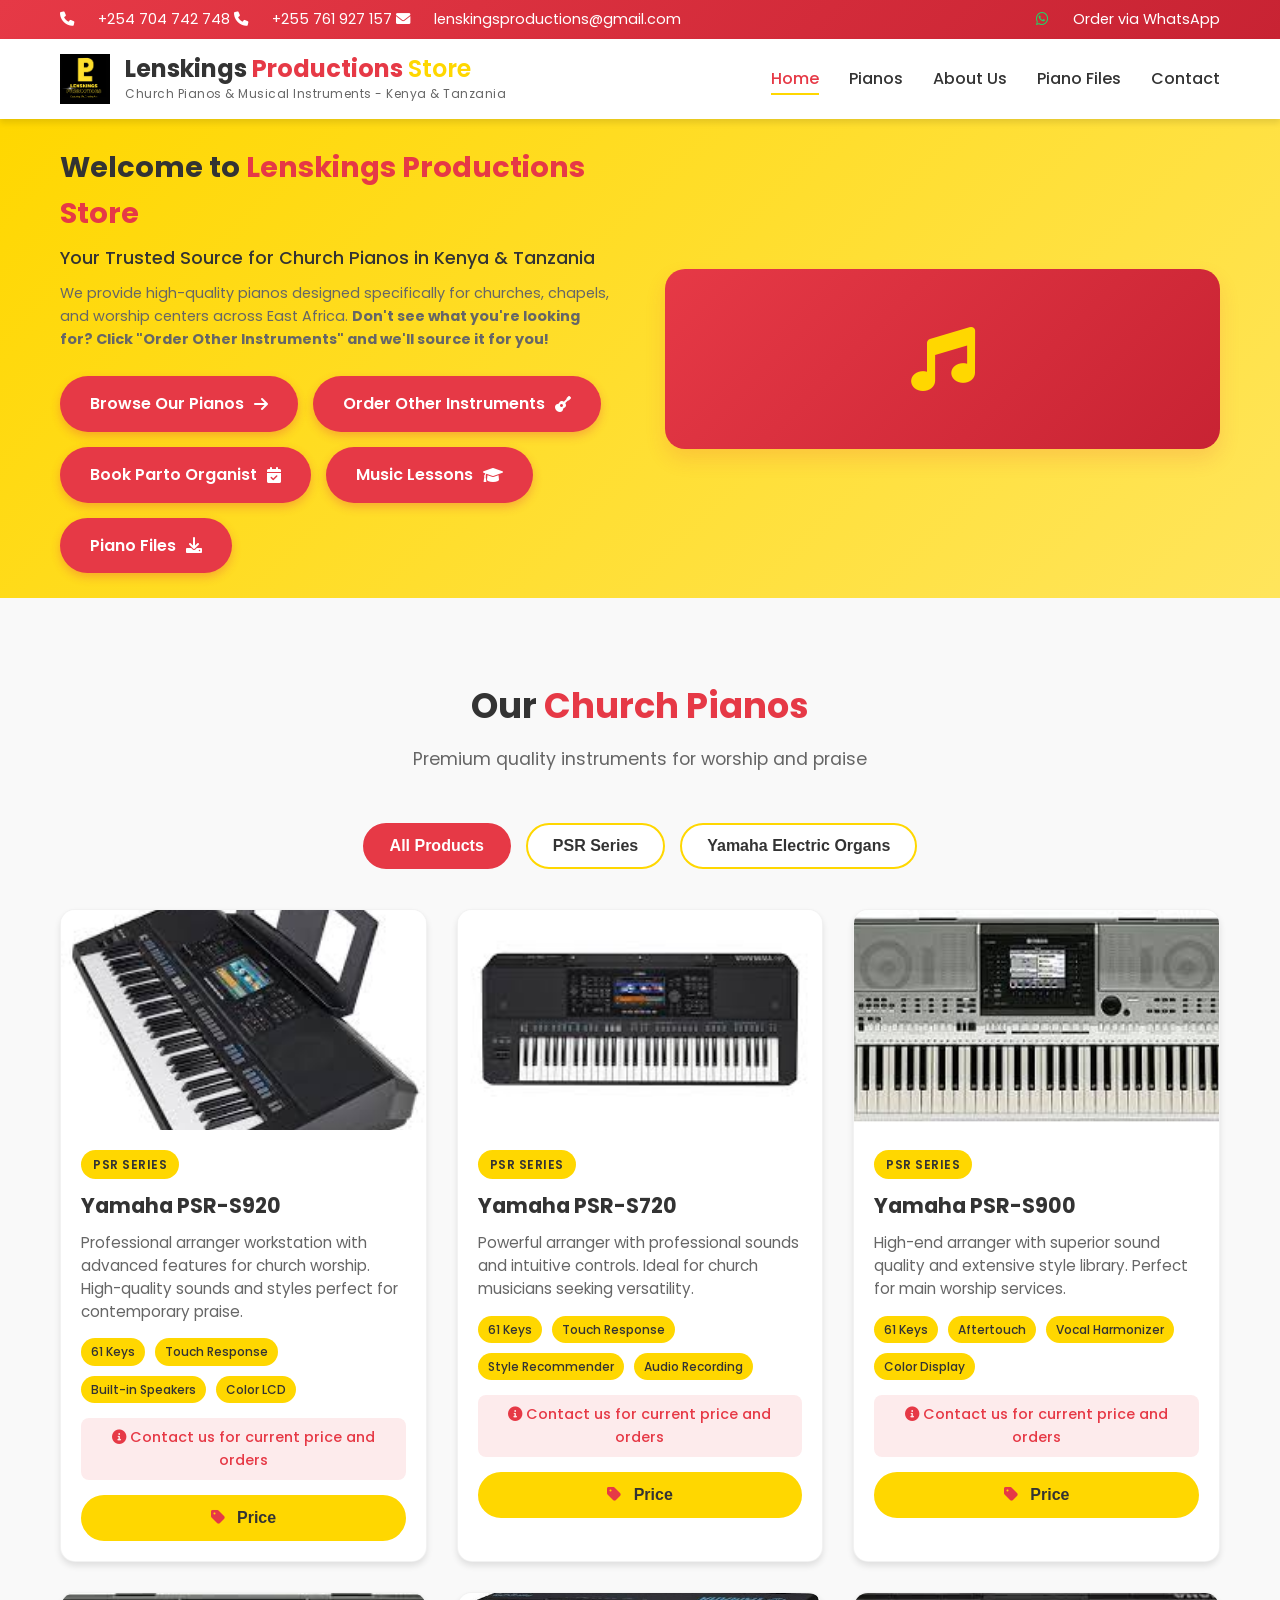
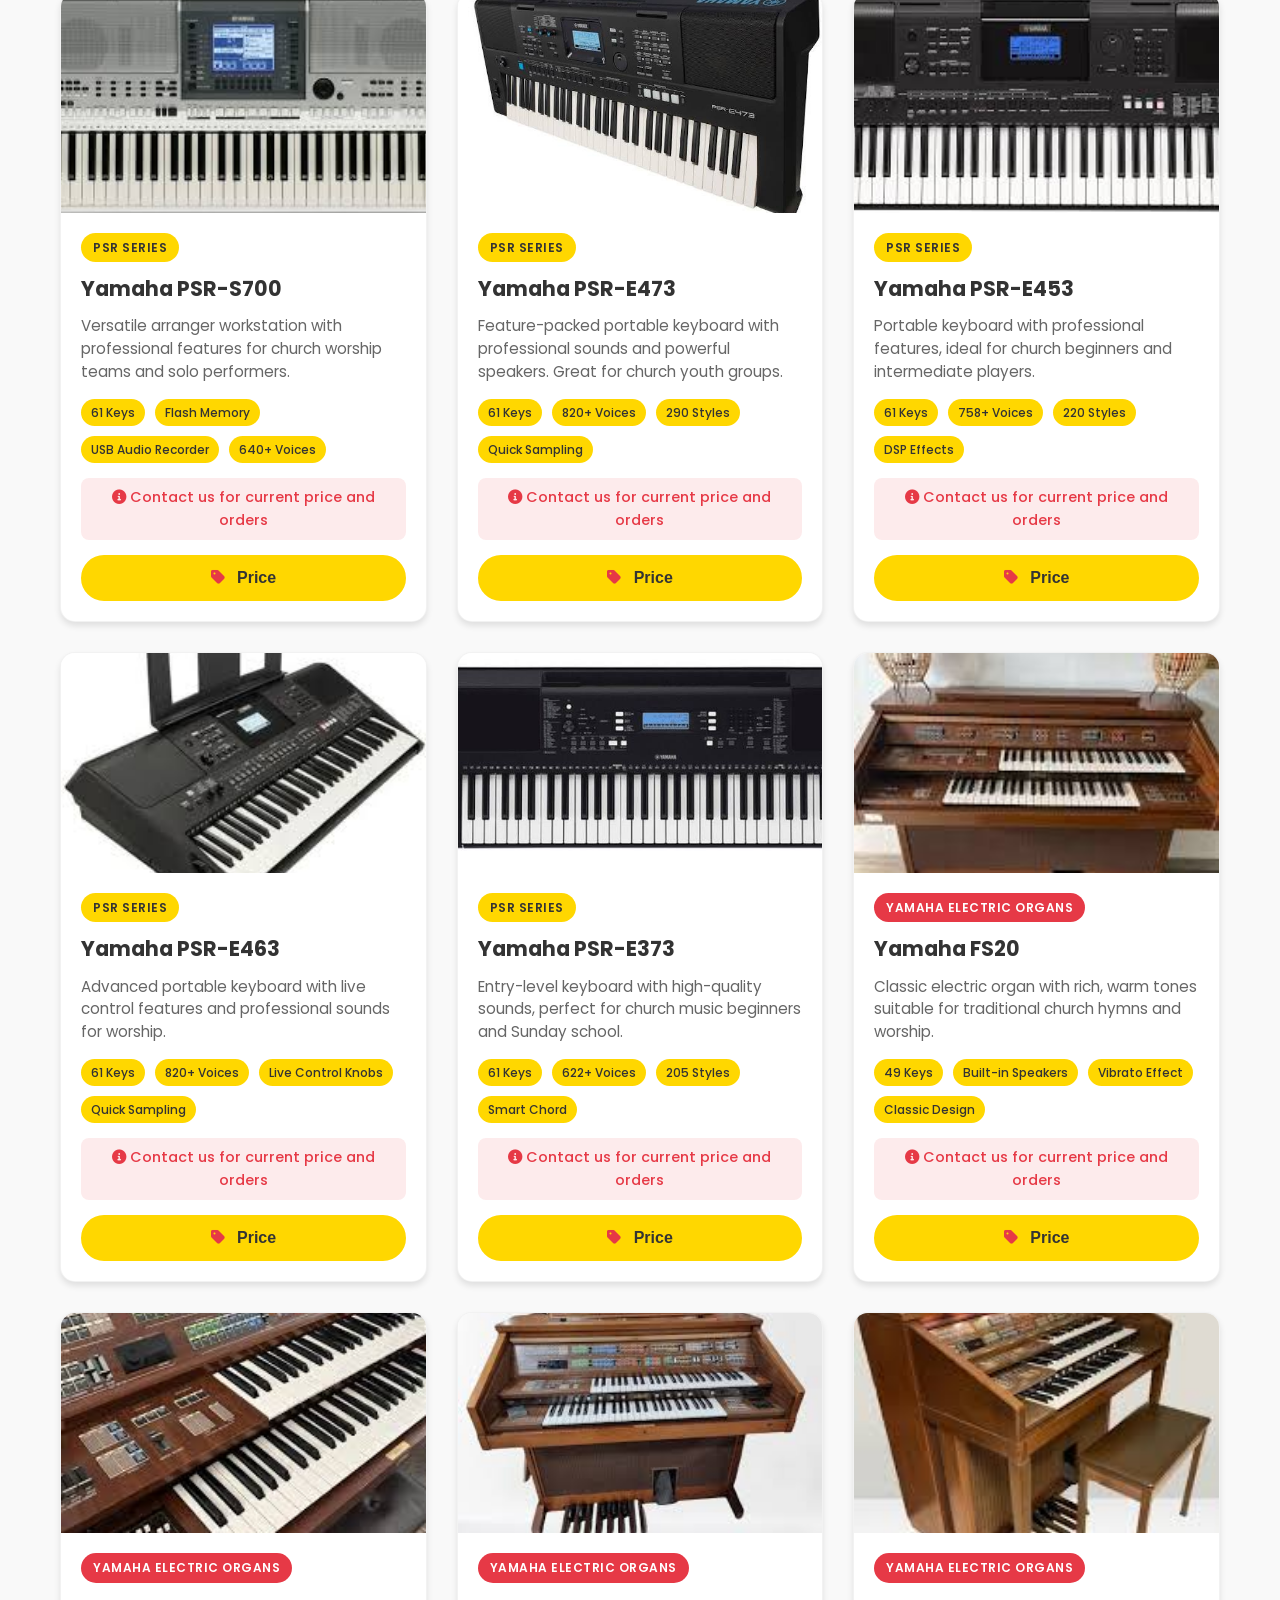
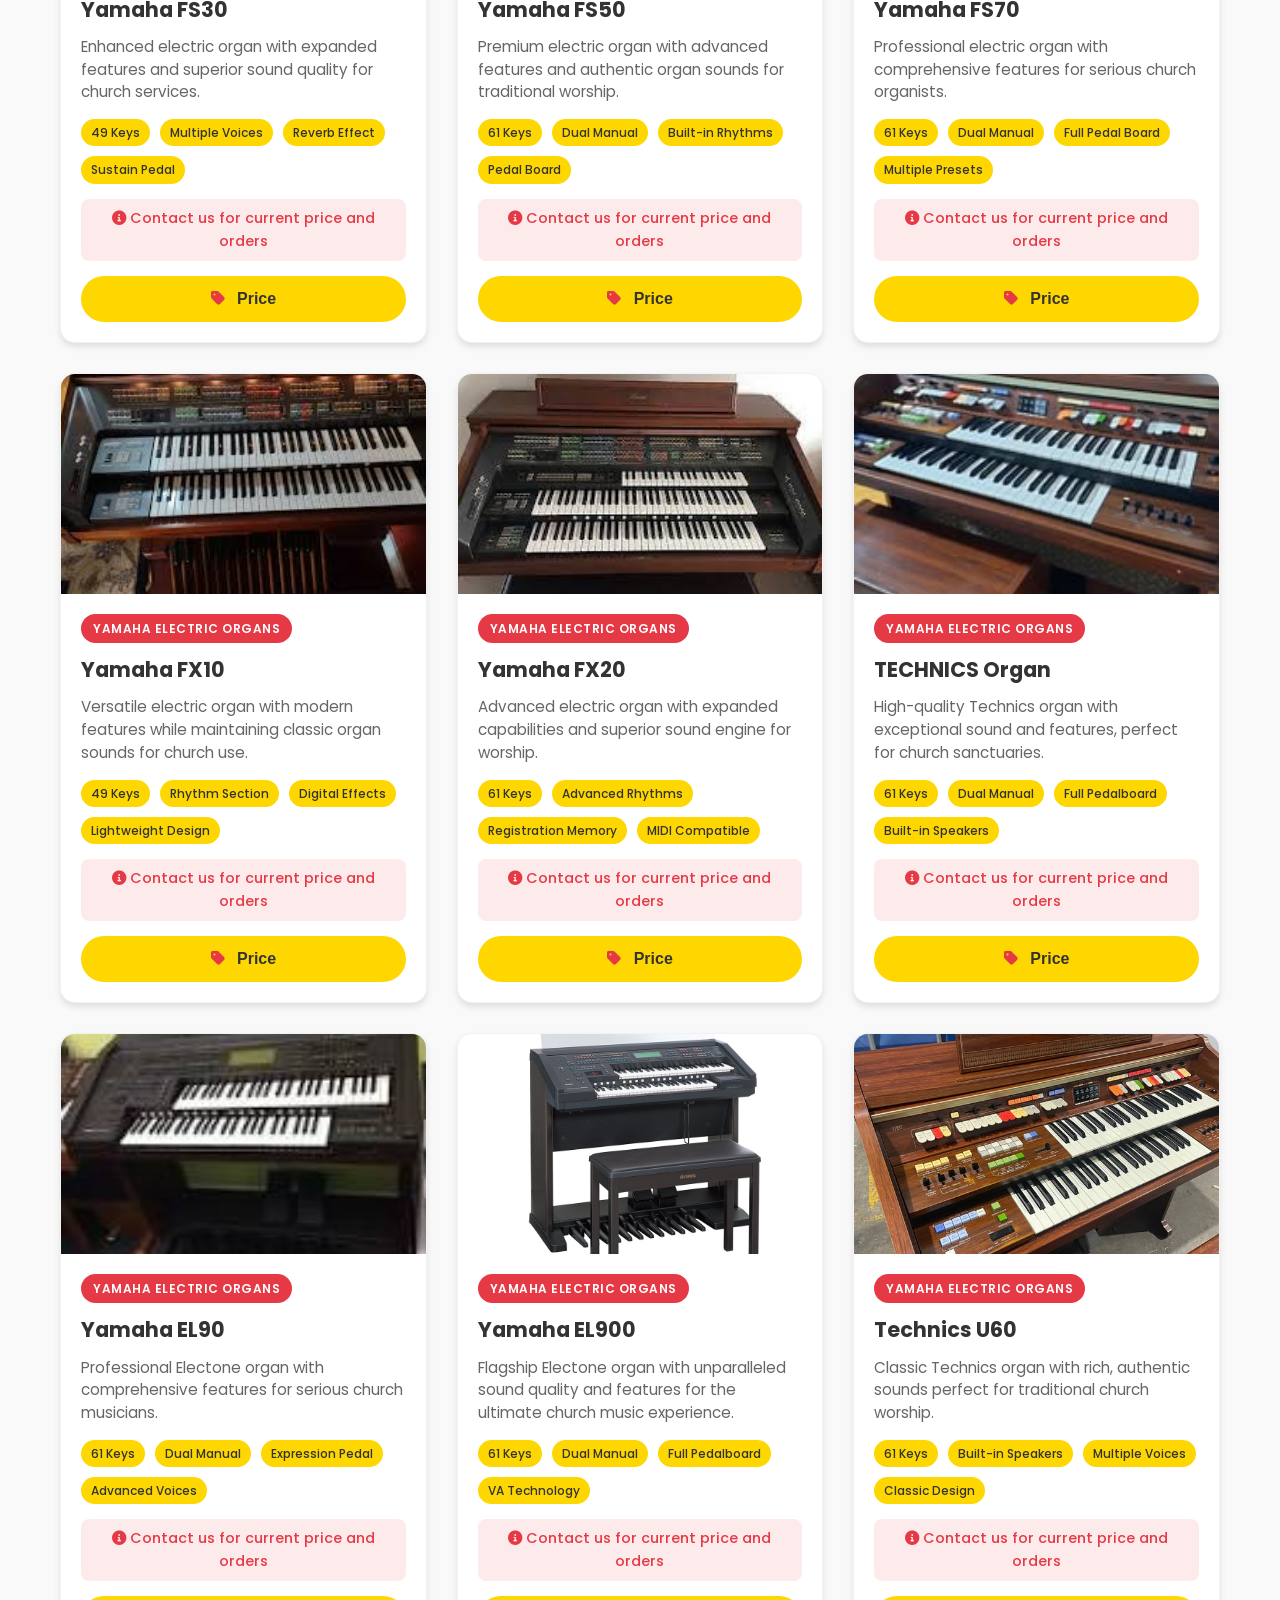
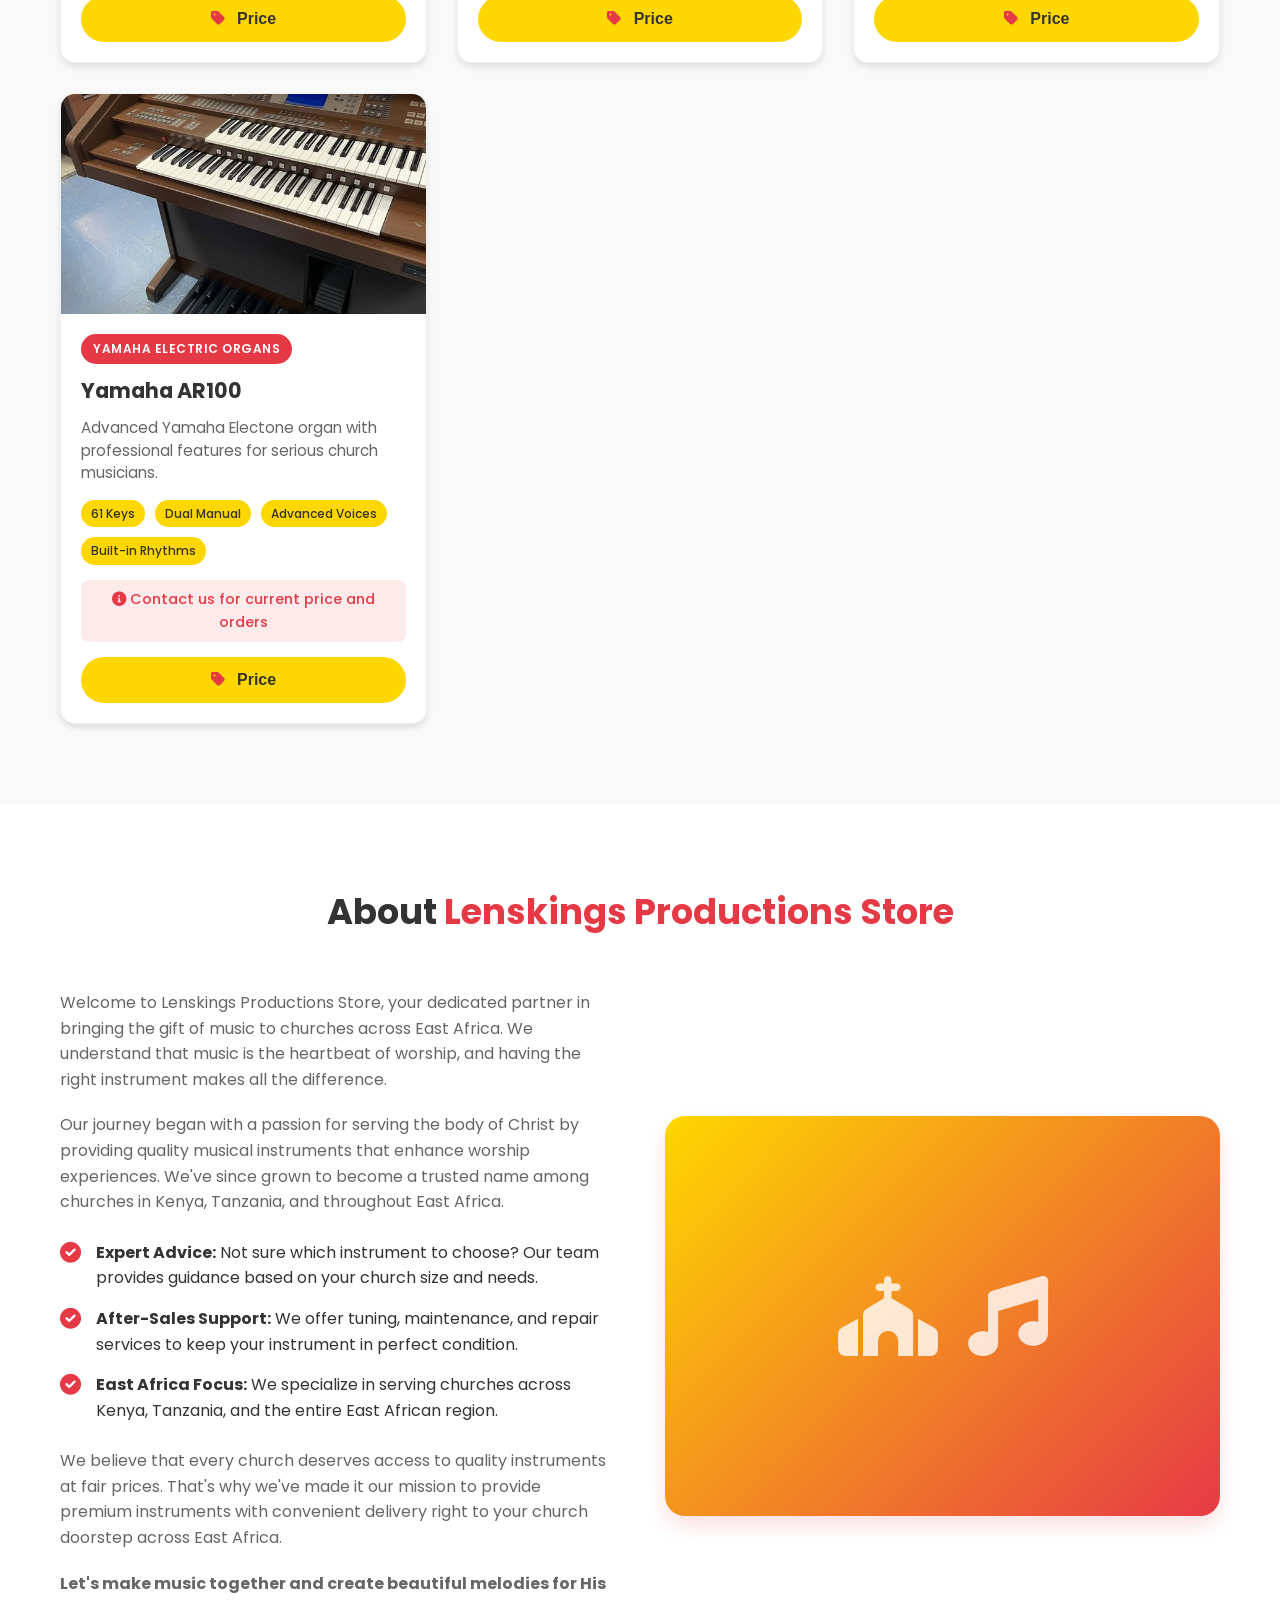
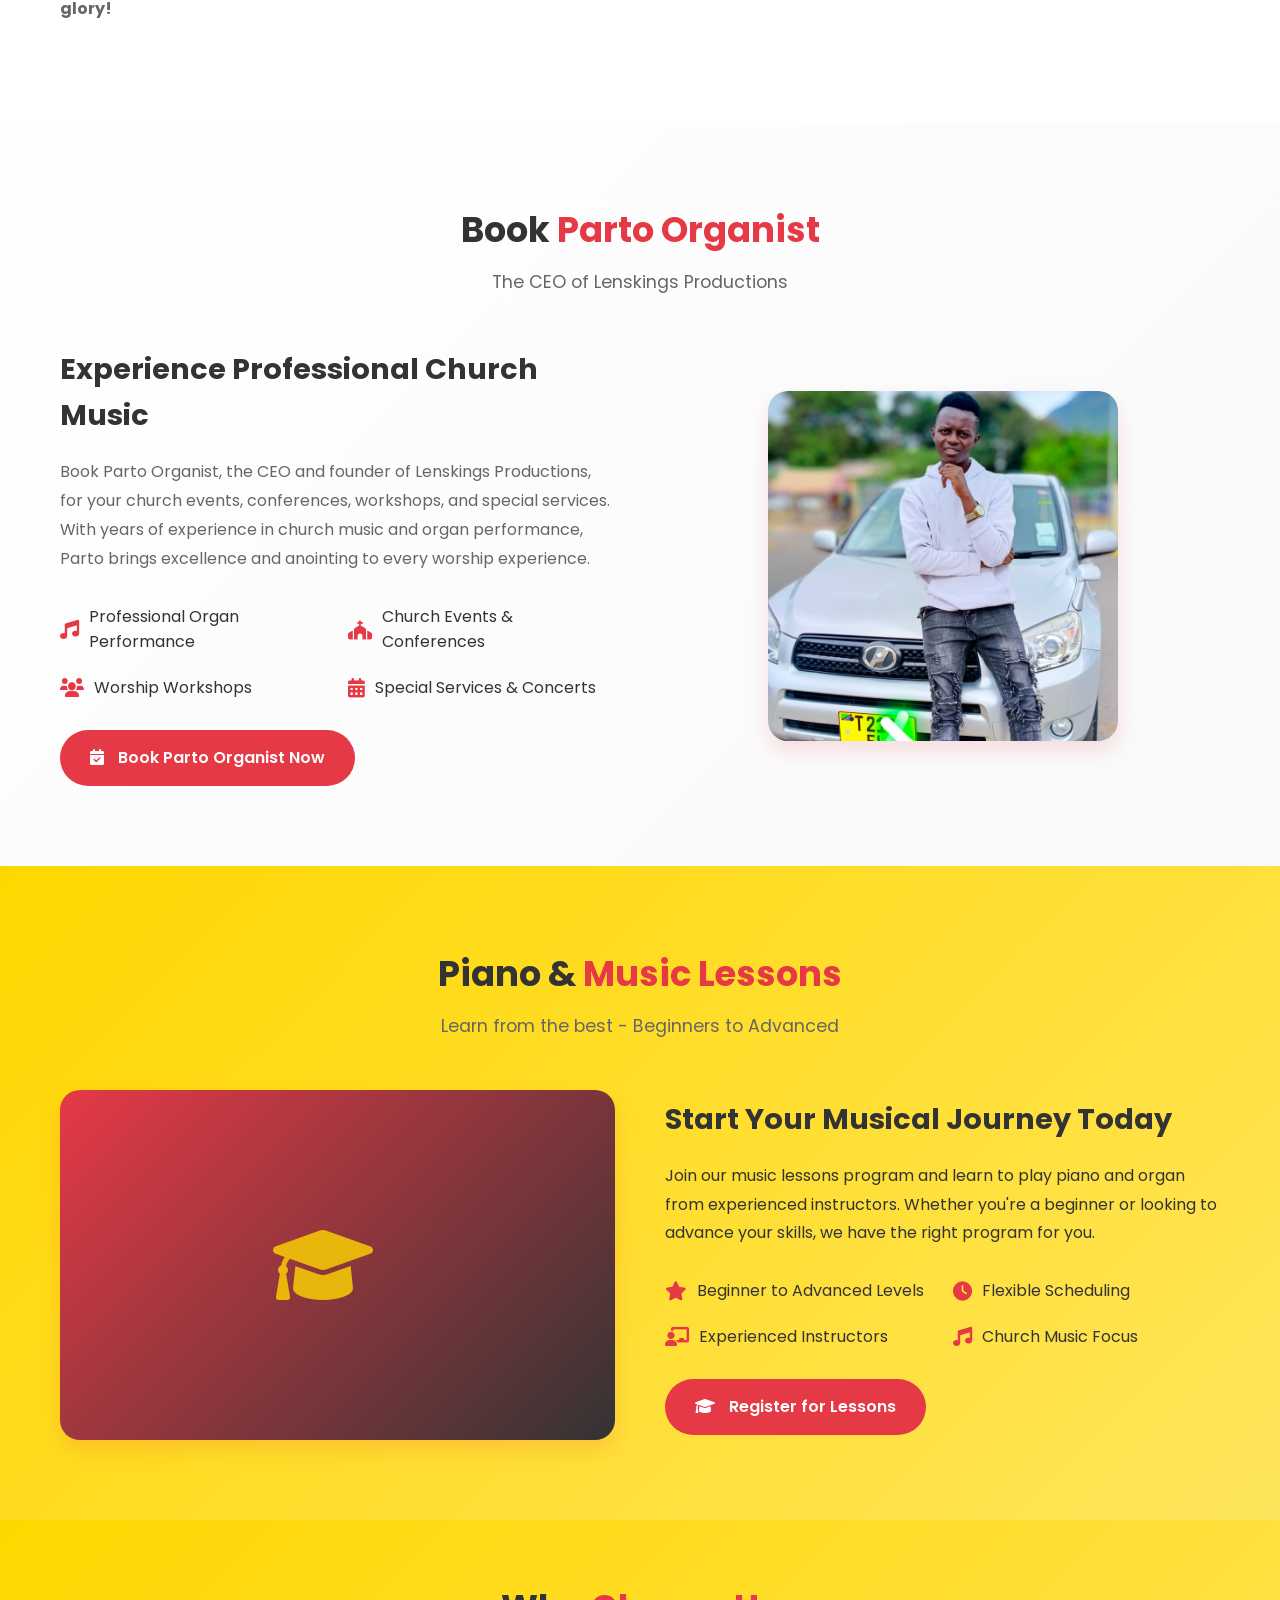
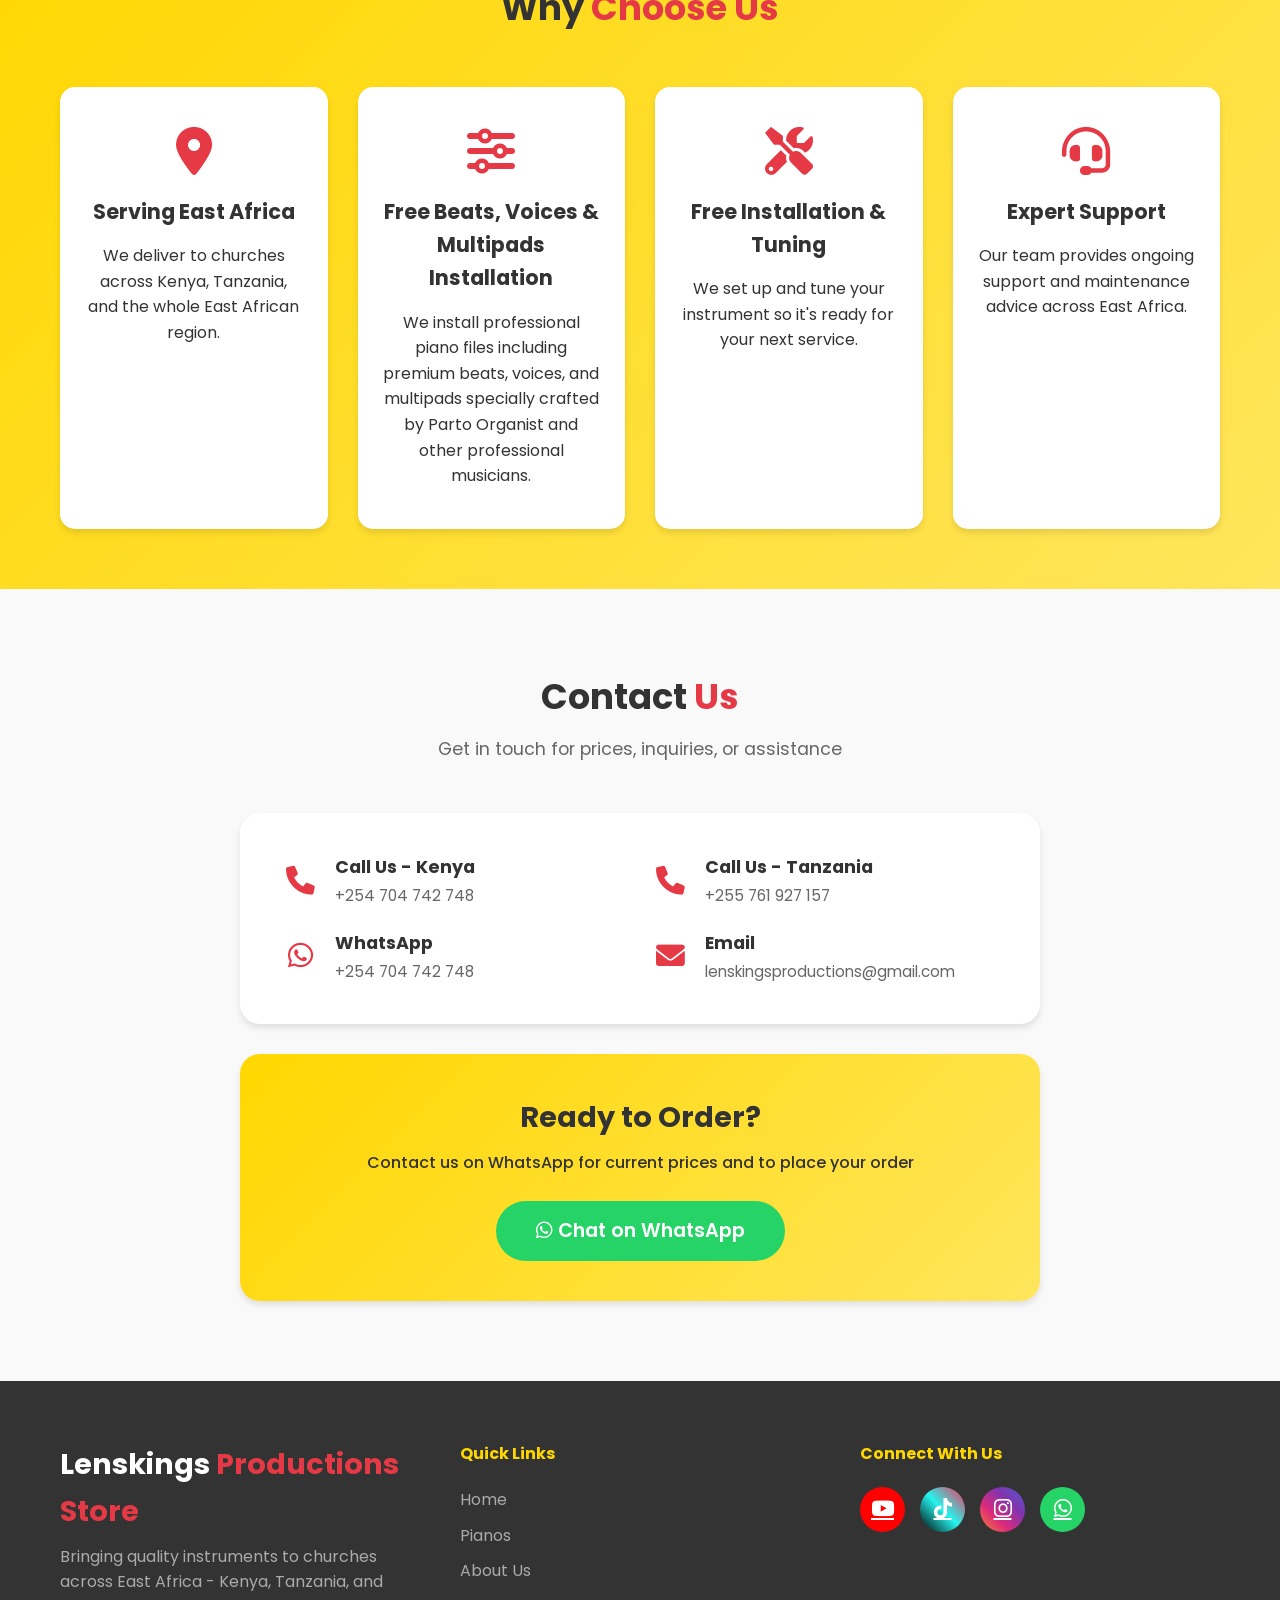
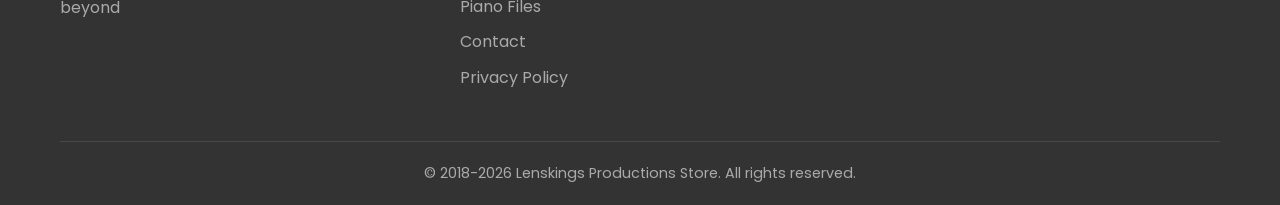
==== index.html @ a6fbf8ce "Add Order Other Instruments button with WhatsApp redirect" ====
<!DOCTYPE html>
<html lang="en">
<head>
    <!-- Google tag (gtag.js) -->
    <script async src="https://www.googletagmanager.com/gtag/js?id=G-83EQJ033BP"></script>
    <script>
      window.dataLayer = window.dataLayer || [];
      function gtag(){dataLayer.push(arguments);}
      gtag('js', new Date());
      gtag('config', 'G-83EQJ033BP');
    </script>
    <meta charset="UTF-8">
    <meta name="viewport" content="width=device-width, initial-scale=1.0">
    <title>Lenskings Productions Store - Church Pianos Kenya & Tanzania</title>
    
    <!-- Meta Description for SEO -->
    <meta name="description" content="Lenskings Productions Store: Your trusted source for church pianos in Kenya and Tanzania. Shop Yamaha PSR series, electric organs, music lessons, and production services in Nairobi & Eldoret. Contact us today!">
    
    <!-- Favicon - Using Your Logo -->
    <link rel="icon" type="image/png" href="images/logo.png">
    <link rel="shortcut icon" href="images/logo.png" type="image/x-icon">
    <!-- For Apple Devices -->
    <link rel="apple-touch-icon" href="images/logo.png">
    
    <!-- Existing CSS and Fonts -->
    <link rel="stylesheet" href="styles.css">
    <link rel="preconnect" href="https://fonts.googleapis.com">
    <link rel="preconnect" href="https://fonts.gstatic.com" crossorigin>
    <link href="https://fonts.googleapis.com/css2?family=Poppins:wght@300;400;500;600;700&display=swap" rel="stylesheet">
    <link rel="stylesheet" href="https://cdnjs.cloudflare.com/ajax/libs/font-awesome/6.0.0/css/all.min.css">
</head>
<body>
    <!-- Header with WhatsApp contact -->
    <header>
        <div class="top-bar">
            <div class="container">
                <div class="contact-info">
                    <i class="fas fa-phone"></i> <a href="tel:+254704742748">+254 704 742 748</a>
                    <i class="fas fa-phone"></i> <a href="tel:+255761927157">+255 761 927 157</a>
                    <i class="fas fa-envelope"></i> <a href="mailto:lenskingsproductions@gmail.com">lenskingsproductions@gmail.com</a>
                </div>
                <div class="whatsapp-header">
                    <i class="fab fa-whatsapp"></i> <a href="https://wa.me/254704742748">Order via WhatsApp</a>
                </div>
            </div>
        </div>
        <nav class="main-nav">
            <div class="container">
                <div class="logo">
                    <img src="images/logo.png" alt="Lenskings Productions Store Logo" class="logo-img">
                    <div class="logo-text">
                        <h1>Lenskings <span>Productions</span> <span class="store">Store</span></h1>
                        <p class="tagline">Church Pianos & Musical Instruments - Kenya & Tanzania</p>
                    </div>
                </div>
                <ul class="nav-menu">
                    <li><a href="#home" class="active">Home</a></li>
                    <li><a href="#pianos">Pianos</a></li>
                    <li><a href="#about">About Us</a></li>
                    <li><a href="pianofiles.html">Piano Files</a></li>
                    <li><a href="#contact">Contact</a></li>
                </ul>
                <div class="mobile-menu">
                    <i class="fas fa-bars"></i>
                </div>
            </div>
        </nav>
    </header>

    <!-- Hero Section - Extra Compact Welcome Page -->
    <section id="home" class="hero extra-compact-hero">
        <div class="container">
            <div class="hero-content">
                <h1>Welcome to <span class="highlight">Lenskings Productions Store</span></h1>
                <h2>Your Trusted Source for Church Pianos in Kenya & Tanzania</h2>
                <p>We provide high-quality pianos designed specifically for churches, chapels, and worship centers across East Africa. <strong>Don't see what you're looking for? Click "Order Other Instruments" and we'll source it for you!</strong></p>
                <div class="hero-buttons">
                    <a href="#pianos" class="btn-primary">Browse Our Pianos <i class="fas fa-arrow-right"></i></a>
                    <a href="https://wa.me/254704742748?text=Hello!%20I%20would%20like%20to%20order%20a%20musical%20instrument%20that%20is%20not%20listed%20on%20your%20website.%0A%0AInstrument%20I%20need:%20________%0A%0ABudget:%20________%0A%0ALocation:%20________%0A%0APlease%20let%20me%20know%20if%20you%20can%20source%20it%20for%20me.%20Thank%20you!" class="btn-primary btn-order-other">Order Other Instruments <i class="fas fa-guitar"></i></a>
                    <a href="#booking" class="btn-primary btn-booking-hero">Book Parto Organist <i class="fas fa-calendar-check"></i></a>
                    <a href="#lessons" class="btn-primary btn-lessons-hero">Music Lessons <i class="fas fa-graduation-cap"></i></a>
                    <a href="pianofiles.html" class="btn-primary btn-files-hero">Piano Files <i class="fas fa-download"></i></a>
                </div>
            </div>
            <div class="hero-image">
                <div class="placeholder-image">
                    <i class="fas fa-music"></i>
                </div>
            </div>
        </div>
    </section>

    <!-- Pianos Section -->
    <section id="pianos" class="pianos">
        <div class="container">
            <div class="section-header">
                <h2>Our <span class="highlight">Church Pianos</span></h2>
                <p>Premium quality instruments for worship and praise</p>
            </div>
            
            <div class="piano-grid" id="pianoGrid">
                <!-- Piano products will be loaded here via JavaScript -->
            </div>
        </div>
    </section>

    <!-- About Us Section -->
    <section id="about" class="about">
        <div class="container">
            <div class="section-header">
                <h2>About <span class="highlight">Lenskings Productions Store</span></h2>
            </div>
            <div class="about-content">
                <div class="about-text">
                    <p>Welcome to Lenskings Productions Store, your dedicated partner in bringing the gift of music to churches across East Africa. We understand that music is the heartbeat of worship, and having the right instrument makes all the difference.</p>
                    
                    <p>Our journey began with a passion for serving the body of Christ by providing quality musical instruments that enhance worship experiences. We've since grown to become a trusted name among churches in Kenya, Tanzania, and throughout East Africa.</p>
                    
                    <div class="about-features">
                        <div class="about-feature">
                            <i class="fas fa-check-circle" style="color: var(--accent-red);"></i>
                            <span><strong>Expert Advice:</strong> Not sure which instrument to choose? Our team provides guidance based on your church size and needs.</span>
                        </div>
                        <div class="about-feature">
                            <i class="fas fa-check-circle" style="color: var(--accent-red);"></i>
                            <span><strong>After-Sales Support:</strong> We offer tuning, maintenance, and repair services to keep your instrument in perfect condition.</span>
                        </div>
                        <div class="about-feature">
                            <i class="fas fa-check-circle" style="color: var(--accent-red);"></i>
                            <span><strong>East Africa Focus:</strong> We specialize in serving churches across Kenya, Tanzania, and the entire East African region.</span>
                        </div>
                    </div>
                    
                    <p>We believe that every church deserves access to quality instruments at fair prices. That's why we've made it our mission to provide premium instruments with convenient delivery right to your church doorstep across East Africa.</p>
                    
                    <p><strong>Let's make music together and create beautiful melodies for His glory!</strong></p>
                </div>
                <div class="about-image">
                    <div class="placeholder-about">
                        <i class="fas fa-church"></i>
                        <i class="fas fa-music"></i>
                    </div>
                </div>
            </div>
        </div>
    </section>

    <!-- Booking Parto Organist Section -->
    <section id="booking" class="booking">
        <div class="container">
            <div class="section-header">
                <h2>Book <span class="highlight">Parto Organist</span></h2>
                <p>The CEO of Lenskings Productions</p>
            </div>
            <div class="booking-content">
                <div class="booking-text">
                    <h3>Experience Professional Church Music</h3>
                    <p>Book Parto Organist, the CEO and founder of Lenskings Productions, for your church events, conferences, workshops, and special services. With years of experience in church music and organ performance, Parto brings excellence and anointing to every worship experience.</p>
                    <div class="booking-features">
                        <div class="booking-feature">
                            <i class="fas fa-music"></i>
                            <span>Professional Organ Performance</span>
                        </div>
                        <div class="booking-feature">
                            <i class="fas fa-church"></i>
                            <span>Church Events & Conferences</span>
                        </div>
                        <div class="booking-feature">
                            <i class="fas fa-users"></i>
                            <span>Worship Workshops</span>
                        </div>
                        <div class="booking-feature">
                            <i class="fas fa-calendar-alt"></i>
                            <span>Special Services & Concerts</span>
                        </div>
                    </div>
                    <a href="https://docs.google.com/forms/d/1zW2tt58ddyvR6tMr9ozby9ydVKm88HX9p7O1Y558EBo/edit" target="_blank" class="btn-booking">
                        <i class="fas fa-calendar-check"></i> Book Parto Organist Now
                    </a>
                </div>
                <div class="booking-image">
                    <img src="images/parto.jpeg" alt="Parto Organist - CEO of Lenskings Productions" class="booking-img">
                </div>
            </div>
        </div>
    </section>

    <!-- Piano and Music Lessons Section -->
    <section id="lessons" class="lessons">
        <div class="container">
            <div class="section-header">
                <h2>Piano & <span class="highlight">Music Lessons</span></h2>
                <p>Learn from the best - Beginners to Advanced</p>
            </div>
            <div class="lessons-content">
                <div class="lessons-image">
                    <div class="placeholder-lessons">
                        <i class="fas fa-graduation-cap"></i>
                        <i class="fas fa-piano"></i>
                    </div>
                </div>
                <div class="lessons-text">
                    <h3>Start Your Musical Journey Today</h3>
                    <p>Join our music lessons program and learn to play piano and organ from experienced instructors. Whether you're a beginner or looking to advance your skills, we have the right program for you.</p>
                    <div class="lessons-features">
                        <div class="lessons-feature">
                            <i class="fas fa-star"></i>
                            <span>Beginner to Advanced Levels</span>
                        </div>
                        <div class="lessons-feature">
                            <i class="fas fa-clock"></i>
                            <span>Flexible Scheduling</span>
                        </div>
                        <div class="lessons-feature">
                            <i class="fas fa-chalkboard-teacher"></i>
                            <span>Experienced Instructors</span>
                        </div>
                        <div class="lessons-feature">
                            <i class="fas fa-music"></i>
                            <span>Church Music Focus</span>
                        </div>
                    </div>
                    <a href="https://docs.google.com/forms/d/1bIB5qer_RB_17KhSGbKVcJ6S6JVPwe4a1lDN9fhIsoQ/edit" target="_blank" class="btn-lessons">
                        <i class="fas fa-graduation-cap"></i> Register for Lessons
                    </a>
                </div>
            </div>
        </div>
    </section>

    <!-- Why Choose Us - Enhanced -->
    <section class="why-choose">
        <div class="container">
            <div class="section-header">
                <h2>Why <span class="highlight">Choose Us</span></h2>
            </div>
            <div class="benefits-grid">
                <div class="benefit-card">
                    <i class="fas fa-map-marker-alt"></i>
                    <h3>Serving East Africa</h3>
                    <p>We deliver to churches across Kenya, Tanzania, and the whole East African region.</p>
                </div>
                <div class="benefit-card">
                    <i class="fas fa-sliders-h"></i>
                    <h3>Free Beats, Voices & Multipads Installation</h3>
                    <p>We install professional piano files including premium beats, voices, and multipads specially crafted by Parto Organist and other professional musicians.</p>
                </div>
                <div class="benefit-card">
                    <i class="fas fa-tools"></i>
                    <h3>Free Installation & Tuning</h3>
                    <p>We set up and tune your instrument so it's ready for your next service.</p>
                </div>
                <div class="benefit-card">
                    <i class="fas fa-headset"></i>
                    <h3>Expert Support</h3>
                    <p>Our team provides ongoing support and maintenance advice across East Africa.</p>
                </div>
            </div>
        </div>
    </section>

    <!-- Contact Section - Updated with Tanzanian contacts -->
    <section id="contact" class="contact">
        <div class="container">
            <div class="section-header">
                <h2>Contact <span class="highlight">Us</span></h2>
                <p>Get in touch for prices, inquiries, or assistance</p>
            </div>
            <div class="contact-content">
                <div class="contact-info-box">
                    <div class="contact-item">
                        <i class="fas fa-phone"></i>
                        <div>
                            <h3>Call Us - Kenya</h3>
                            <p><a href="tel:+254704742748">+254 704 742 748</a></p>
                        </div>
                    </div>
                    <div class="contact-item">
                        <i class="fas fa-phone"></i>
                        <div>
                            <h3>Call Us - Tanzania</h3>
                            <p><a href="tel:+255761927157">+255 761 927 157</a></p>
                        </div>
                    </div>
                    <div class="contact-item">
                        <i class="fab fa-whatsapp"></i>
                        <div>
                            <h3>WhatsApp</h3>
                            <p><a href="https://wa.me/254704742748">+254 704 742 748</a></p>
                        </div>
                    </div>
                    <div class="contact-item">
                        <i class="fas fa-envelope"></i>
                        <div>
                            <h3>Email</h3>
                            <p><a href="mailto:lenskingsproductions@gmail.com">lenskingsproductions@gmail.com</a></p>
                        </div>
                    </div>
                </div>
                <div class="cta-whatsapp">
                    <h3>Ready to Order?</h3>
                    <p>Contact us on WhatsApp for current prices and to place your order</p>
                    <a href="https://wa.me/254704742748" class="btn-whatsapp-large">
                        <i class="fab fa-whatsapp"></i> Chat on WhatsApp
                    </a>
                </div>
            </div>
        </div>
    </section>

    <!-- Footer - Updated -->
    <footer>
        <div class="container">
            <div class="footer-content">
                <div class="footer-logo">
                    <h3>Lenskings <span>Productions</span> <span class="store">Store</span></h3>
                    <p>Bringing quality instruments to churches across East Africa - Kenya, Tanzania, and beyond</p>
                </div>
                <div class="footer-links">
                    <h4>Quick Links</h4>
                    <ul>
                        <li><a href="#home">Home</a></li>
                        <li><a href="#pianos">Pianos</a></li>
                        <li><a href="#about">About Us</a></li>
                        <li><a href="pianofiles.html">Piano Files</a></li>
                        <li><a href="#contact">Contact</a></li>
                        <li><a href="privacy.html">Privacy Policy</a></li>
                    </ul>
                </div>
                <div class="footer-social">
                    <h4>Connect With Us</h4>
                    <div class="social-icons">
                        <a href="https://www.youtube.com/@lenskingsproductions" target="_blank" class="social-youtube"><i class="fab fa-youtube"></i></a>
                        <a href="https://www.tiktok.com/@lenskingsproductions" target="_blank" class="social-tiktok"><i class="fab fa-tiktok"></i></a>
                        <a href="https://www.instagram.com/parto_organist/" target="_blank" class="social-instagram"><i class="fab fa-instagram"></i></a>
                        <a href="https://wa.me/254704742748" target="_blank" class="social-whatsapp"><i class="fab fa-whatsapp"></i></a>
                    </div>
                </div>
            </div>
            <div class="footer-bottom">
                <p>© 2018-2026 Lenskings Productions Store. All rights reserved.</p>
            </div>
        </div>
    </footer>

    <script src="script.js"></script>
</body>
</html>
---- styles.css ----
:root {
    --primary-yellow: #FFD700;
    --accent-red: #E63946;
    --pure-white: #FFFFFF;
    --off-white: #F9F9F9;
    --soft-gray: #F0F0F0;
    --text-dark: #333333;
    --text-light: #666666;
    --shadow: 0 4px 6px rgba(0, 0, 0, 0.1);
    --shadow-hover: 0 10px 20px rgba(230, 57, 70, 0.15);
}

* {
    margin: 0;
    padding: 0;
    box-sizing: border-box;
}

body {
    font-family: 'Poppins', sans-serif;
    color: var(--text-dark);
    line-height: 1.6;
    background-color: var(--pure-white);
}

.container {
    max-width: 1200px;
    margin: 0 auto;
    padding: 0 20px;
}

/* Top Bar */
.top-bar {
    background: linear-gradient(135deg, var(--accent-red) 0%, #c82333 100%);
    color: var(--pure-white);
    padding: 8px 0;
    font-size: 0.9rem;
}

.top-bar .container {
    display: flex;
    justify-content: space-between;
    align-items: center;
    flex-wrap: wrap;
}

.top-bar a {
    color: var(--pure-white);
    text-decoration: none;
    margin-left: 15px;
}

.top-bar a:hover {
    text-decoration: underline;
}

.contact-info i {
    margin-right: 5px;
}

.whatsapp-header i {
    color: #25D366;
    margin-right: 5px;
}

/* Navigation */
.main-nav {
    background-color: var(--pure-white);
    box-shadow: var(--shadow);
    position: sticky;
    top: 0;
    z-index: 1000;
}

.main-nav .container {
    display: flex;
    justify-content: space-between;
    align-items: center;
    padding: 15px 20px;
}

.logo {
    display: flex;
    align-items: center;
    gap: 15px;
}

.logo-img {
    height: 50px;
    width: auto;
    object-fit: contain;
}

.logo-text h1 {
    font-size: 1.5rem;
    font-weight: 700;
    color: var(--text-dark);
    line-height: 1.2;
}

.logo-text h1 span {
    color: var(--accent-red);
}

.logo-text .store {
    color: var(--primary-yellow);
    font-weight: 600;
}

.tagline {
    font-size: 0.75rem;
    color: var(--text-light);
    letter-spacing: 0.5px;
}

.nav-menu {
    display: flex;
    list-style: none;
    gap: 30px;
}

.nav-menu a {
    text-decoration: none;
    color: var(--text-dark);
    font-weight: 500;
    transition: color 0.3s;
    position: relative;
}

.nav-menu a:hover,
.nav-menu a.active {
    color: var(--accent-red);
}

.nav-menu a.active::after {
    content: '';
    position: absolute;
    bottom: -5px;
    left: 0;
    width: 100%;
    height: 2px;
    background-color: var(--primary-yellow);
}

.mobile-menu {
    display: none;
    font-size: 1.5rem;
    cursor: pointer;
    color: var(--accent-red);
}

/* Hero Section */
.extra-compact-hero {
    padding: 25px 0;
    background: linear-gradient(135deg, var(--primary-yellow) 0%, #ffe55c 100%);
}

.extra-compact-hero .container {
    display: grid;
    grid-template-columns: 1fr 1fr;
    gap: 50px;
    align-items: center;
}

.extra-compact-hero .hero-content h1 {
    font-size: 1.8rem;
    margin-bottom: 8px;
}

.highlight {
    color: var(--accent-red);
    font-weight: 700;
}

.extra-compact-hero .hero-content h2 {
    font-size: 1.1rem;
    margin-bottom: 10px;
    font-weight: 500;
}

.extra-compact-hero .hero-content p {
    font-size: 0.9rem;
    margin-bottom: 15px;
    color: var(--text-light);
}

/* Hero Buttons */
.hero-buttons {
    display: flex;
    flex-wrap: wrap;
    gap: 15px;
    margin-top: 25px;
    justify-content: flex-start;
}

.hero-buttons .btn-primary {
    display: inline-flex;
    align-items: center;
    gap: 10px;
    background-color: var(--accent-red);
    color: var(--pure-white);
    padding: 15px 30px;
    border-radius: 50px;
    text-decoration: none;
    font-weight: 600;
    transition: all 0.3s;
    border: none;
    cursor: pointer;
    box-shadow: 0 4px 10px rgba(230, 57, 70, 0.3);
    font-size: 1rem;
}

.hero-buttons .btn-primary:hover {
    background-color: #c82333;
    transform: translateY(-2px);
    box-shadow: 0 6px 15px rgba(230, 57, 70, 0.4);
}

.hero-buttons .btn-primary i {
    transition: transform 0.3s;
}

.hero-buttons .btn-primary:hover i {
    transform: translateX(5px);
}

.extra-compact-hero .hero-image .placeholder-image {
    width: 100%;
    height: 180px;
    background: linear-gradient(135deg, var(--accent-red) 0%, #c82333 100%);
    border-radius: 20px;
    display: flex;
    justify-content: center;
    align-items: center;
    box-shadow: var(--shadow-hover);
}

.placeholder-image i {
    font-size: 4rem;
    color: var(--primary-yellow);
}

/* Section Headers */
.section-header {
    text-align: center;
    margin-bottom: 50px;
}

.section-header h2 {
    font-size: 2.2rem;
    margin-bottom: 10px;
}

.section-header p {
    color: var(--text-light);
    font-size: 1.1rem;
}

/* Pianos Section */
.pianos {
    padding: 80px 0;
    background-color: var(--off-white);
}

.piano-grid {
    display: grid;
    grid-template-columns: repeat(auto-fill, minmax(280px, 1fr));
    gap: 30px;
}

.piano-card {
    background: var(--pure-white);
    border-radius: 15px;
    overflow: hidden;
    box-shadow: var(--shadow);
    transition: all 0.3s;
    border: 1px solid rgba(0, 0, 0, 0.05);
}

.piano-card:hover {
    transform: translateY(-10px);
    box-shadow: var(--shadow-hover);
}

.piano-image {
    width: 100%;
    height: 220px;
    overflow: hidden;
    background-color: #f5f5f5;
    display: flex;
    align-items: center;
    justify-content: center;
}

.piano-image img {
    width: 100%;
    height: 100%;
    object-fit: cover;
    transition: transform 0.5s;
}

.piano-card:hover .piano-image img {
    transform: scale(1.05);
}

.piano-info {
    padding: 20px;
}

.piano-info h3 {
    font-size: 1.3rem;
    margin-bottom: 10px;
    color: var(--text-dark);
}

.piano-description {
    color: var(--text-light);
    margin-bottom: 15px;
    font-size: 0.95rem;
    line-height: 1.5;
}

.piano-features {
    display: flex;
    flex-wrap: wrap;
    gap: 10px;
    margin-bottom: 15px;
}

.feature-tag {
    background-color: var(--primary-yellow);
    color: var(--text-dark);
    padding: 4px 10px;
    border-radius: 20px;
    font-size: 0.75rem;
    font-weight: 500;
}

/* Sort Controls */
.sort-controls {
    margin-bottom: 40px;
    text-align: center;
}

.sort-buttons {
    display: flex;
    justify-content: center;
    gap: 15px;
    flex-wrap: wrap;
}

.sort-btn {
    background-color: var(--pure-white);
    color: var(--text-dark);
    border: 2px solid var(--primary-yellow);
    padding: 12px 25px;
    border-radius: 50px;
    font-weight: 600;
    cursor: pointer;
    transition: all 0.3s;
    font-size: 1rem;
}

.sort-btn:hover {
    background-color: var(--primary-yellow);
    transform: translateY(-2px);
}

.sort-btn.active {
    background-color: var(--accent-red);
    color: var(--pure-white);
    border-color: var(--accent-red);
}

/* Category Badge */
.category-badge {
    display: inline-block;
    padding: 5px 12px;
    border-radius: 20px;
    font-size: 0.75rem;
    font-weight: 600;
    margin-bottom: 10px;
    text-transform: uppercase;
    letter-spacing: 0.5px;
}

.category-psr {
    background-color: var(--primary-yellow);
    color: var(--text-dark);
}

.category-organ {
    background-color: var(--accent-red);
    color: var(--pure-white);
}

/* Price Button */
.btn-price {
    display: inline-block;
    background-color: var(--primary-yellow);
    color: var(--text-dark);
    padding: 12px 20px;
    border-radius: 50px;
    text-decoration: none;
    font-weight: 600;
    width: 100%;
    text-align: center;
    transition: all 0.3s;
    border: none;
    cursor: pointer;
    font-size: 1rem;
    border: 2px solid var(--primary-yellow);
}

.btn-price:hover {
    background-color: transparent;
    color: var(--primary-yellow);
    transform: translateY(-2px);
    border-color: var(--primary-yellow);
}

.btn-price i {
    margin-right: 8px;
    color: var(--accent-red);
}

.price-inquiry {
    margin: 10px 0 15px;
    padding: 8px 12px;
    background-color: rgba(230, 57, 70, 0.1);
    border-radius: 8px;
    text-align: center;
}

.price-inquiry p {
    color: var(--accent-red);
    font-weight: 500;
    font-size: 0.9rem;
    margin: 0;
}

/* About Section */
.about {
    padding: 80px 0;
    background-color: var(--pure-white);
}

.about-content {
    display: grid;
    grid-template-columns: 1fr 1fr;
    gap: 50px;
    align-items: center;
}

.about-text p {
    margin-bottom: 20px;
    color: var(--text-light);
}

.about-features {
    margin: 25px 0;
}

.about-feature {
    display: flex;
    gap: 15px;
    margin-bottom: 15px;
    align-items: flex-start;
}

.about-feature i {
    font-size: 1.3rem;
    margin-top: 3px;
}

.about-feature span {
    color: var(--text-dark);
}

.about-image .placeholder-about {
    width: 100%;
    height: 400px;
    background: linear-gradient(135deg, var(--primary-yellow) 0%, var(--accent-red) 100%);
    border-radius: 20px;
    display: flex;
    justify-content: center;
    align-items: center;
    gap: 30px;
    box-shadow: var(--shadow-hover);
}

.placeholder-about i {
    font-size: 5rem;
    color: var(--pure-white);
    opacity: 0.8;
}

/* Booking Section */
.booking {
    padding: 80px 0;
    background: linear-gradient(135deg, var(--pure-white) 0%, var(--off-white) 100%);
}

.booking-content {
    display: grid;
    grid-template-columns: 1fr 1fr;
    gap: 50px;
    align-items: center;
}

.booking-text h3 {
    font-size: 1.8rem;
    margin-bottom: 20px;
    color: var(--text-dark);
}

.booking-text p {
    color: var(--text-light);
    margin-bottom: 30px;
    line-height: 1.8;
}

.booking-features {
    display: grid;
    grid-template-columns: repeat(2, 1fr);
    gap: 20px;
    margin-bottom: 30px;
}

.booking-feature {
    display: flex;
    align-items: center;
    gap: 10px;
}

.booking-feature i {
    color: var(--accent-red);
    font-size: 1.2rem;
}

.btn-booking {
    display: inline-block;
    background-color: var(--accent-red);
    color: var(--pure-white);
    padding: 15px 30px;
    border-radius: 50px;
    text-decoration: none;
    font-weight: 600;
    transition: all 0.3s;
}

.btn-booking:hover {
    background-color: #c82333;
    transform: translateY(-2px);
    box-shadow: 0 10px 20px rgba(230, 57, 70, 0.3);
}

.btn-booking i {
    margin-right: 10px;
}

/* Booking Image - RESIZED SMALLER */
.booking-img {
    width: 100%;
    max-width: 350px;
    height: auto;
    border-radius: 20px;
    box-shadow: var(--shadow-hover);
    object-fit: cover;
    transition: transform 0.3s;
    display: block;
    margin: 0 auto;
}

.booking-img:hover {
    transform: scale(1.02);
}

/* Lessons Section */
.lessons {
    padding: 80px 0;
    background: linear-gradient(135deg, var(--primary-yellow) 0%, #ffe55c 100%);
}

.lessons-content {
    display: grid;
    grid-template-columns: 1fr 1fr;
    gap: 50px;
    align-items: center;
}

.lessons-text h3 {
    font-size: 1.8rem;
    margin-bottom: 20px;
    color: var(--text-dark);
}

.lessons-text p {
    color: var(--text-dark);
    margin-bottom: 30px;
    line-height: 1.8;
}

.lessons-features {
    display: grid;
    grid-template-columns: repeat(2, 1fr);
    gap: 20px;
    margin-bottom: 30px;
}

.lessons-feature {
    display: flex;
    align-items: center;
    gap: 10px;
}

.lessons-feature i {
    color: var(--accent-red);
    font-size: 1.2rem;
}

.btn-lessons {
    display: inline-block;
    background-color: var(--accent-red);
    color: var(--pure-white);
    padding: 15px 30px;
    border-radius: 50px;
    text-decoration: none;
    font-weight: 600;
    transition: all 0.3s;
}

.btn-lessons:hover {
    background-color: #c82333;
    transform: translateY(-2px);
    box-shadow: 0 10px 20px rgba(230, 57, 70, 0.3);
}

.btn-lessons i {
    margin-right: 10px;
}

/* Why Choose Us */
.why-choose {
    padding: 60px 0;
    background: linear-gradient(135deg, var(--primary-yellow) 0%, #ffe55c 100%);
}

.benefits-grid {
    display: grid;
    grid-template-columns: repeat(auto-fit, minmax(250px, 1fr));
    gap: 30px;
}

.benefit-card {
    background: var(--pure-white);
    padding: 40px 25px;
    border-radius: 15px;
    text-align: center;
    box-shadow: var(--shadow);
    transition: transform 0.3s;
}

.benefit-card:hover {
    transform: translateY(-5px);
    box-shadow: var(--shadow-hover);
}

.benefit-card i {
    font-size: 3rem;
    color: var(--accent-red);
    margin-bottom: 20px;
}

.benefit-card h3 {
    margin-bottom: 15px;
    font-size: 1.3rem;
}

.benefit-card p {
    color: var(--text-dark);
}

/* Contact Section */
.contact {
    padding: 80px 0;
    background-color: var(--off-white);
}

.contact-content {
    max-width: 800px;
    margin: 0 auto;
}

.contact-info-box {
    background: var(--pure-white);
    padding: 40px;
    border-radius: 20px;
    box-shadow: var(--shadow);
    margin-bottom: 30px;
    display: grid;
    grid-template-columns: repeat(auto-fit, minmax(250px, 1fr));
    gap: 20px;
}

.contact-item {
    display: flex;
    gap: 15px;
    align-items: center;
}

.contact-item i {
    font-size: 1.8rem;
    color: var(--accent-red);
    min-width: 40px;
    text-align: center;
}

.contact-item h3 {
    font-size: 1.1rem;
    margin-bottom: 3px;
    color: var(--text-dark);
}

.contact-item p,
.contact-item a {
    color: var(--text-light);
    text-decoration: none;
    font-size: 0.95rem;
}

.contact-item a:hover {
    color: var(--accent-red);
}

.cta-whatsapp {
    text-align: center;
    background: linear-gradient(135deg, var(--primary-yellow) 0%, #ffe55c 100%);
    padding: 40px;
    border-radius: 20px;
    box-shadow: var(--shadow);
}

.cta-whatsapp h3 {
    font-size: 1.8rem;
    margin-bottom: 10px;
    color: var(--text-dark);
}

.cta-whatsapp p {
    color: var(--text-dark);
    margin-bottom: 25px;
    font-weight: 500;
}

.btn-whatsapp-large {
    display: inline-block;
    background-color: #25D366;
    color: var(--pure-white);
    padding: 15px 40px;
    border-radius: 50px;
    text-decoration: none;
    font-weight: 600;
    font-size: 1.2rem;
    transition: all 0.3s;
}

.btn-whatsapp-large:hover {
    background-color: #128C7E;
    transform: translateY(-2px);
    box-shadow: 0 10px 20px rgba(37, 211, 102, 0.3);
}

/* Footer */
footer {
    background-color: var(--text-dark);
    color: var(--pure-white);
    padding: 60px 0 20px;
}

.footer-content {
    display: grid;
    grid-template-columns: repeat(auto-fit, minmax(250px, 1fr));
    gap: 40px;
    margin-bottom: 40px;
}

.footer-logo h3 {
    font-size: 1.8rem;
    margin-bottom: 10px;
}

.footer-logo h3 span {
    color: var(--accent-red);
}

.footer-logo p {
    color: #aaa;
}

.footer-links h4,
.footer-social h4 {
    margin-bottom: 20px;
    color: var(--primary-yellow);
}

.footer-links ul {
    list-style: none;
}

.footer-links li {
    margin-bottom: 10px;
}

.footer-links a {
    color: #aaa;
    text-decoration: none;
    transition: color 0.3s;
}

.footer-links a:hover {
    color: var(--primary-yellow);
}

.social-icons {
    display: flex;
    gap: 15px;
}

.social-icons a {
    width: 45px;
    height: 45px;
    border-radius: 50%;
    display: flex;
    align-items: center;
    justify-content: center;
    transition: all 0.3s;
    font-size: 1.3rem;
}

.social-youtube {
    background-color: #FF0000;
    color: white !important;
}

.social-tiktok {
    background: linear-gradient(45deg, #000000, #25F4EE, #FE2C55);
    color: white !important;
}

.social-instagram {
    background: linear-gradient(45deg, #F58529, #DD2A7B, #8134AF, #515BD4);
    color: white !important;
}

.social-whatsapp {
    background-color: #25D366;
    color: white !important;
}

.social-icons a:hover {
    transform: translateY(-5px) scale(1.1);
    box-shadow: 0 10px 20px rgba(0, 0, 0, 0.2);
}

.footer-bottom {
    text-align: center;
    padding-top: 20px;
    border-top: 1px solid rgba(255, 255, 255, 0.1);
    color: #aaa;
    font-size: 0.9rem;
}

/* Responsive Design */
@media (max-width: 992px) {
    .extra-compact-hero .container {
        grid-template-columns: 1fr;
        text-align: center;
        gap: 20px;
    }
    
    .hero-buttons {
        justify-content: center;
    }
    
    .about-content {
        grid-template-columns: 1fr;
    }
    
    .about-image {
        order: -1;
    }
    
    .booking-content,
    .lessons-content {
        grid-template-columns: 1fr;
        text-align: center;
    }
    
    .booking-features,
    .lessons-features {
        grid-template-columns: 1fr;
        max-width: 300px;
        margin-left: auto;
        margin-right: auto;
    }
    
    .booking-feature,
    .lessons-feature {
        justify-content: center;
    }
    
    .booking-image {
        order: -1;
    }
    
    .booking-img {
        max-width: 280px;
    }
}

@media (max-width: 768px) {
    .nav-menu {
        display: none;
    }
    
    .mobile-menu {
        display: block;
    }
    
    .nav-menu.active {
        display: flex;
        flex-direction: column;
        position: absolute;
        top: 100%;
        left: 0;
        width: 100%;
        background: var(--pure-white);
        padding: 20px;
        box-shadow: var(--shadow);
        z-index: 999;
    }
    
    .top-bar .container {
        flex-direction: column;
        gap: 5px;
    }
    
    .hero-buttons {
        flex-direction: column;
        align-items: center;
    }
    
    .hero-buttons .btn-primary {
        width: 100%;
        max-width: 280px;
        justify-content: center;
    }
    
    .extra-compact-hero .hero-image .placeholder-image {
        height: 150px;
        max-width: 300px;
        margin: 0 auto;
    }
    
    .piano-grid {
        grid-template-columns: repeat(auto-fill, minmax(250px, 1fr));
    }
    
    .section-header h2 {
        font-size: 1.8rem;
    }
    
    .logo {
        flex-direction: column;
        text-align: center;
        gap: 5px;
    }
    
    .logo-img {
        height: 40px;
    }
    
    .logo-text h1 {
        font-size: 1.2rem;
    }
    
    .sort-buttons {
        flex-direction: column;
        align-items: center;
        gap: 10px;
    }
    
    .sort-btn {
        width: 100%;
        max-width: 250px;
    }
}
/* Lessons Image Styling */
.lessons-img {
    width: 100%;
    max-width: 400px;
    height: auto;
    border-radius: 20px;
    box-shadow: var(--shadow-hover);
    object-fit: cover;
    transition: transform 0.3s;
    display: block;
    margin: 0 auto;
}

.lessons-img:hover {
    transform: scale(1.02);
}

/* Keep the placeholder as fallback */
.placeholder-lessons {
    width: 100%;
    height: 350px;
    background: linear-gradient(135deg, var(--accent-red) 0%, var(--text-dark) 100%);
    border-radius: 20px;
    display: flex;
    justify-content: center;
    align-items: center;
    gap: 30px;
    box-shadow: var(--shadow-hover);
}

.placeholder-lessons i {
    font-size: 5rem;
    color: var(--primary-yellow);
    opacity: 0.8;
}

/* Responsive adjustments */
@media (max-width: 992px) {
    .lessons-content {
        grid-template-columns: 1fr;
        text-align: center;
    }
    
    .lessons-image {
        order: -1; /* Image goes above text on mobile */
        margin-bottom: 20px;
    }
    
    .lessons-img {
        max-width: 300px;
    }
}
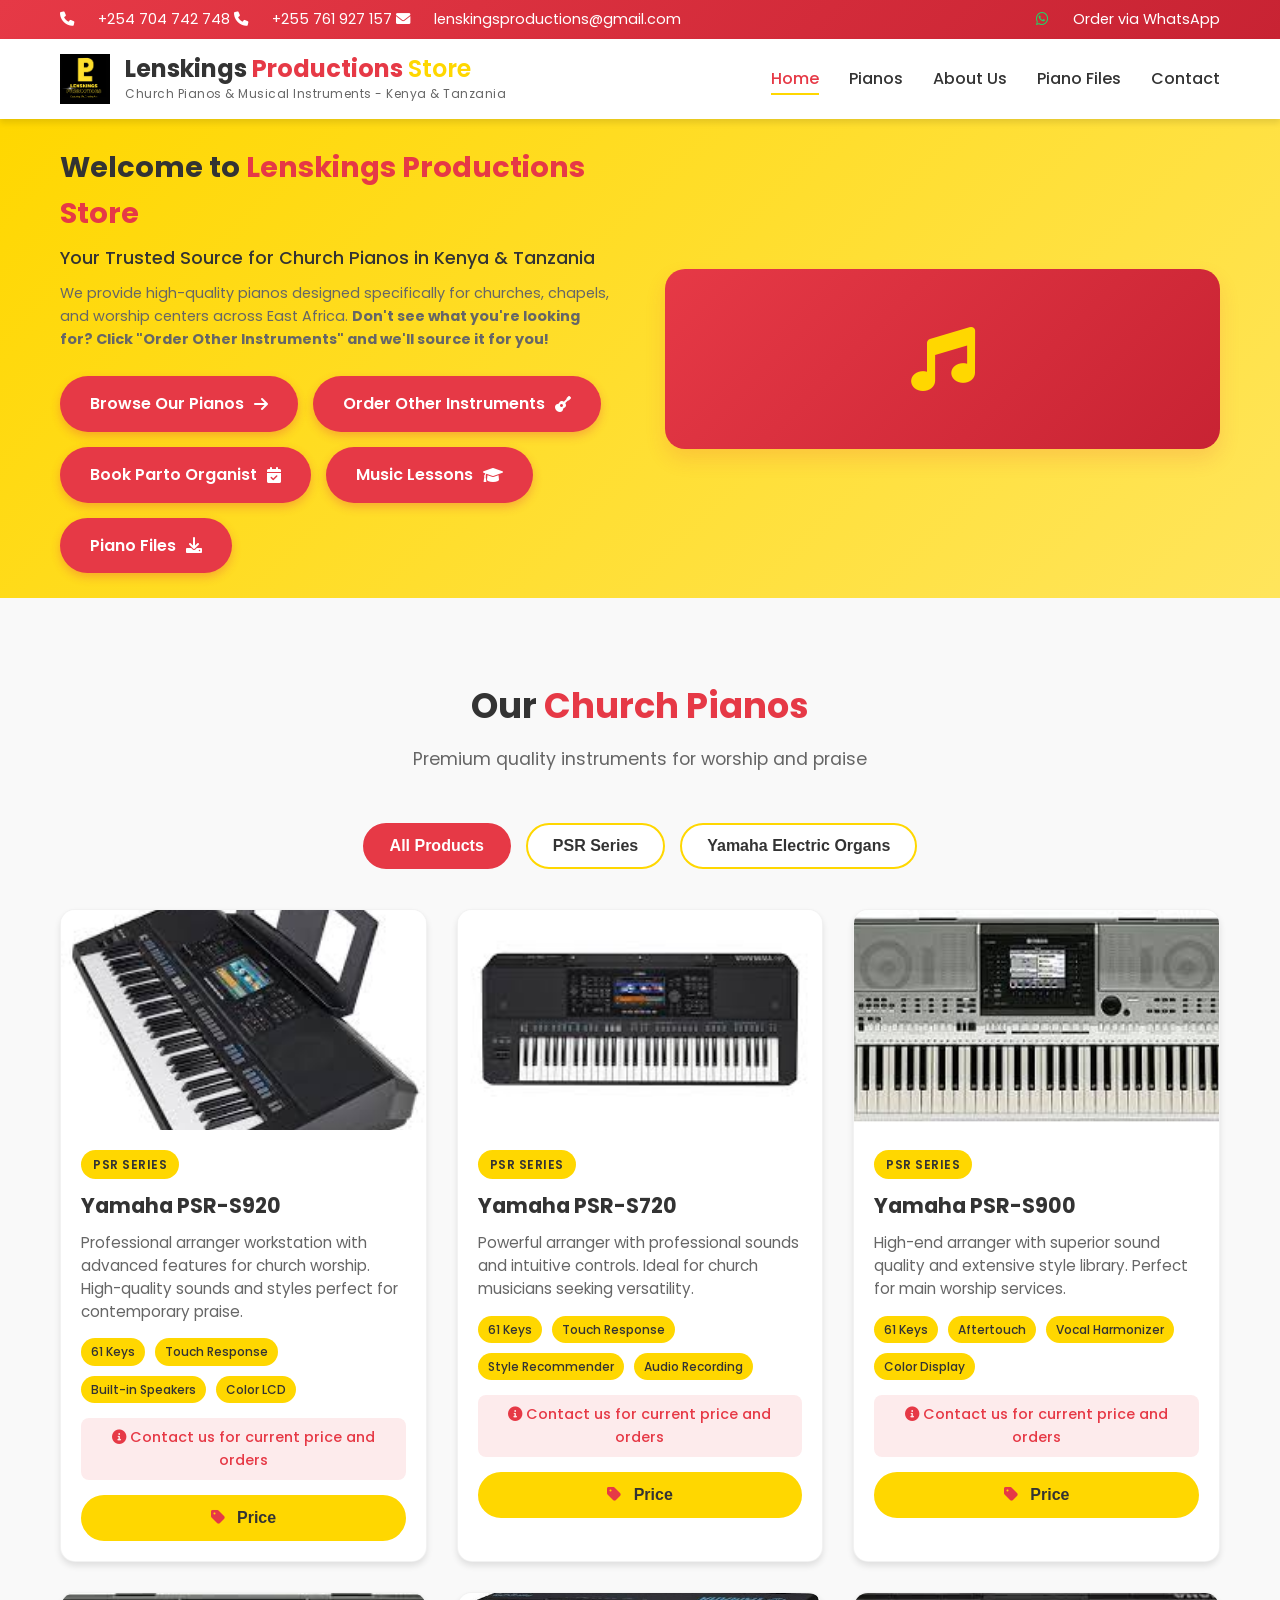
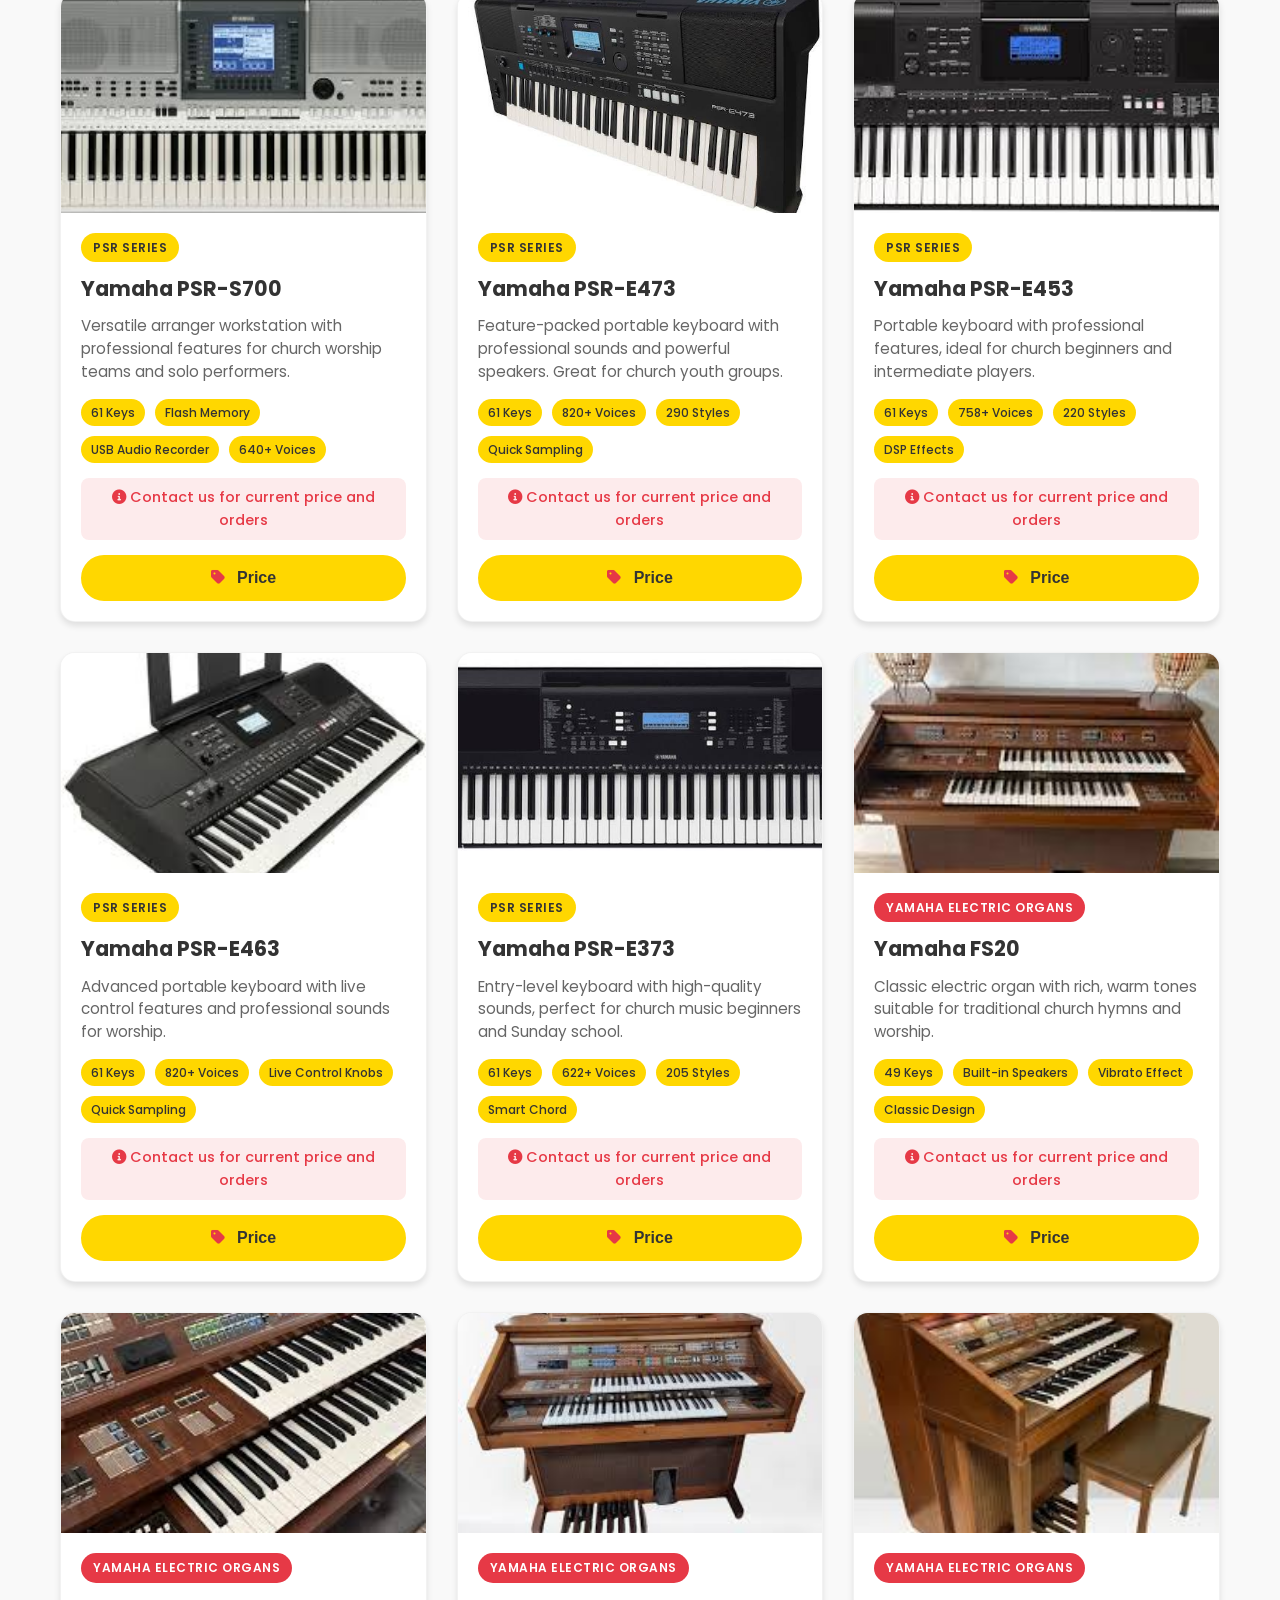
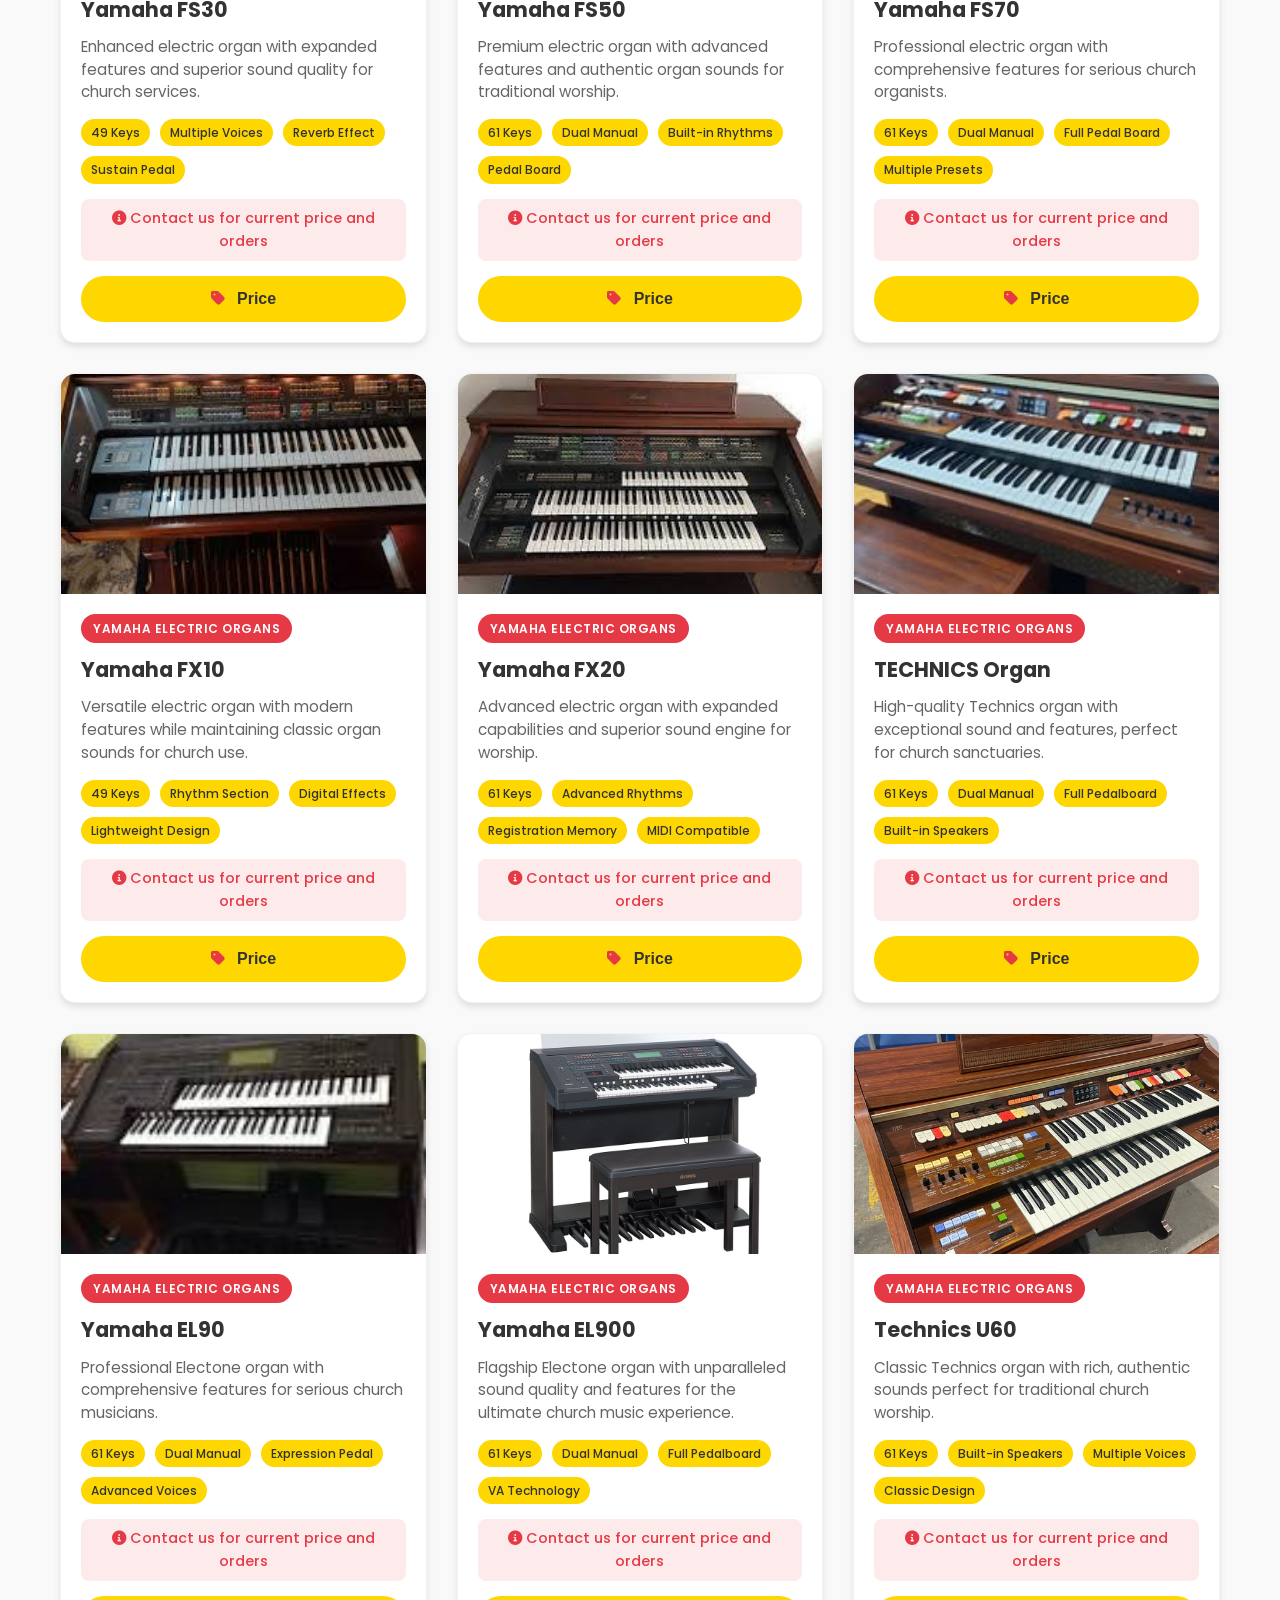
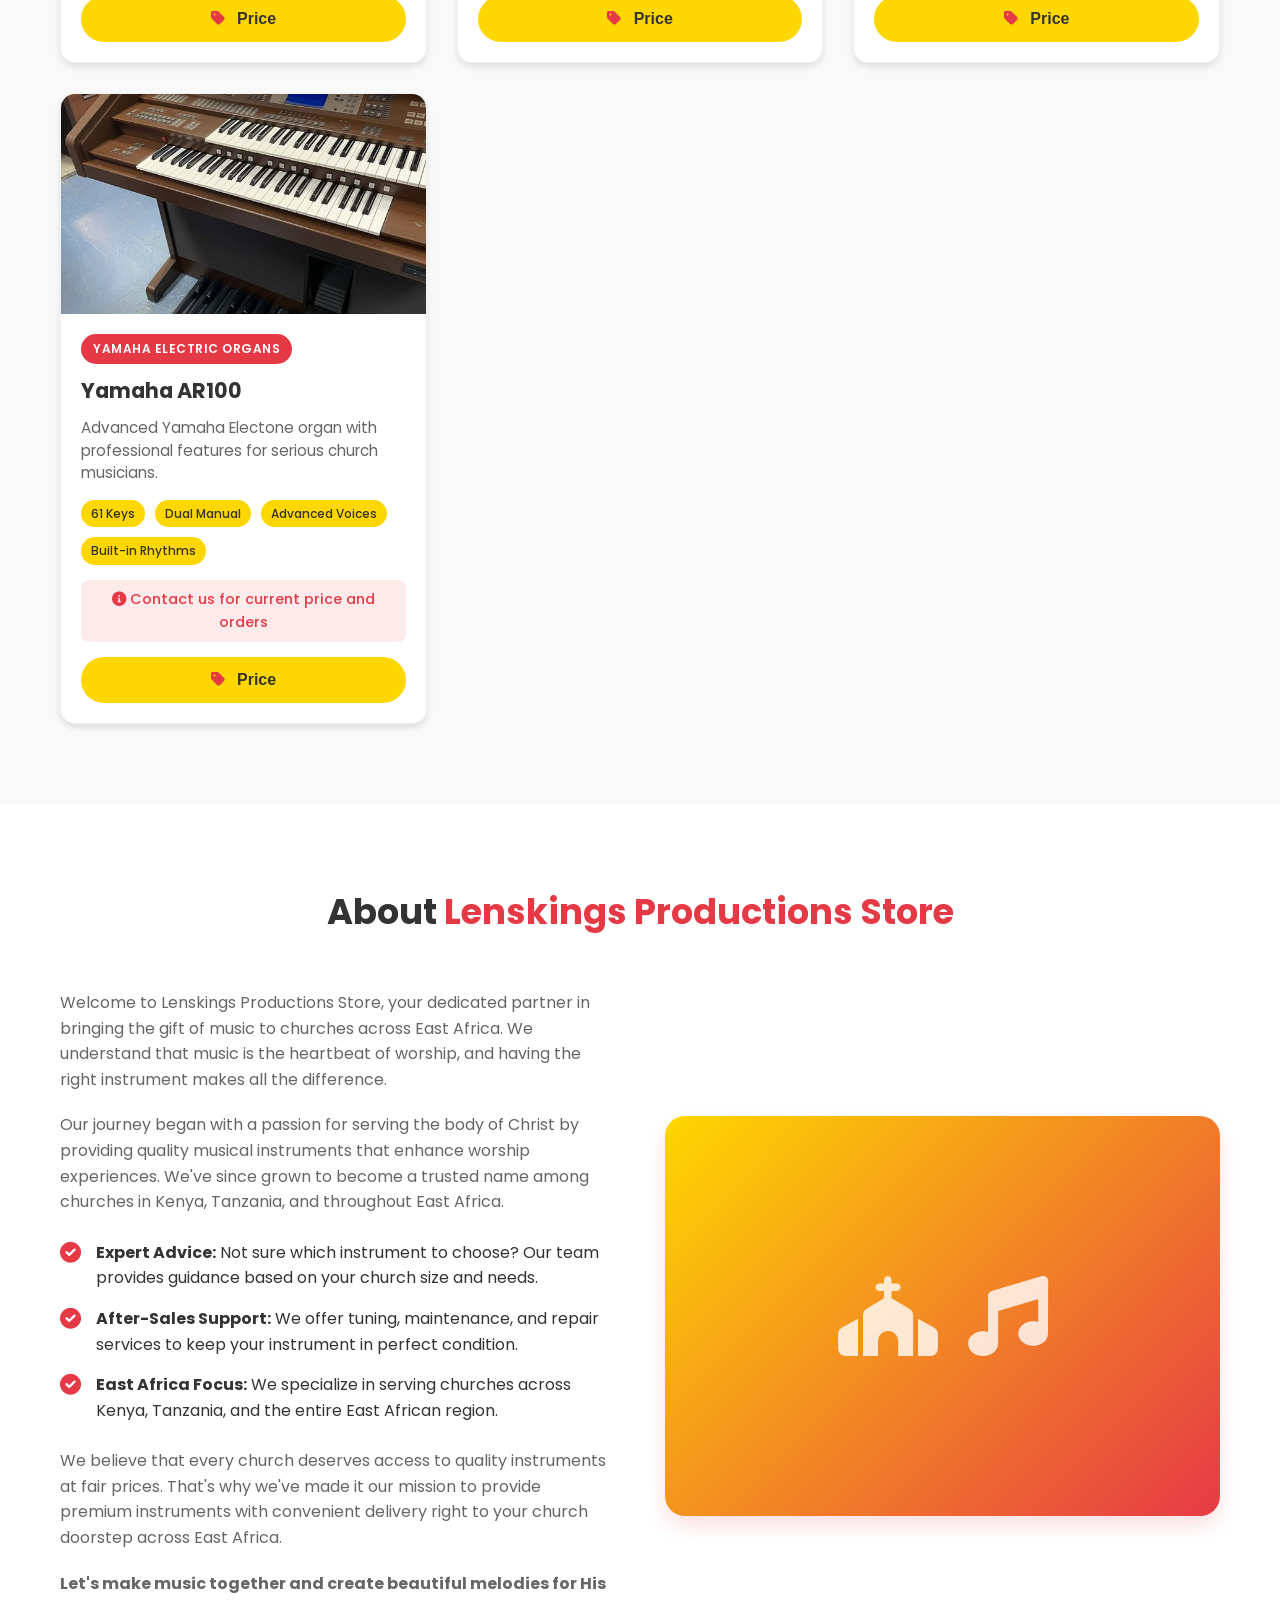
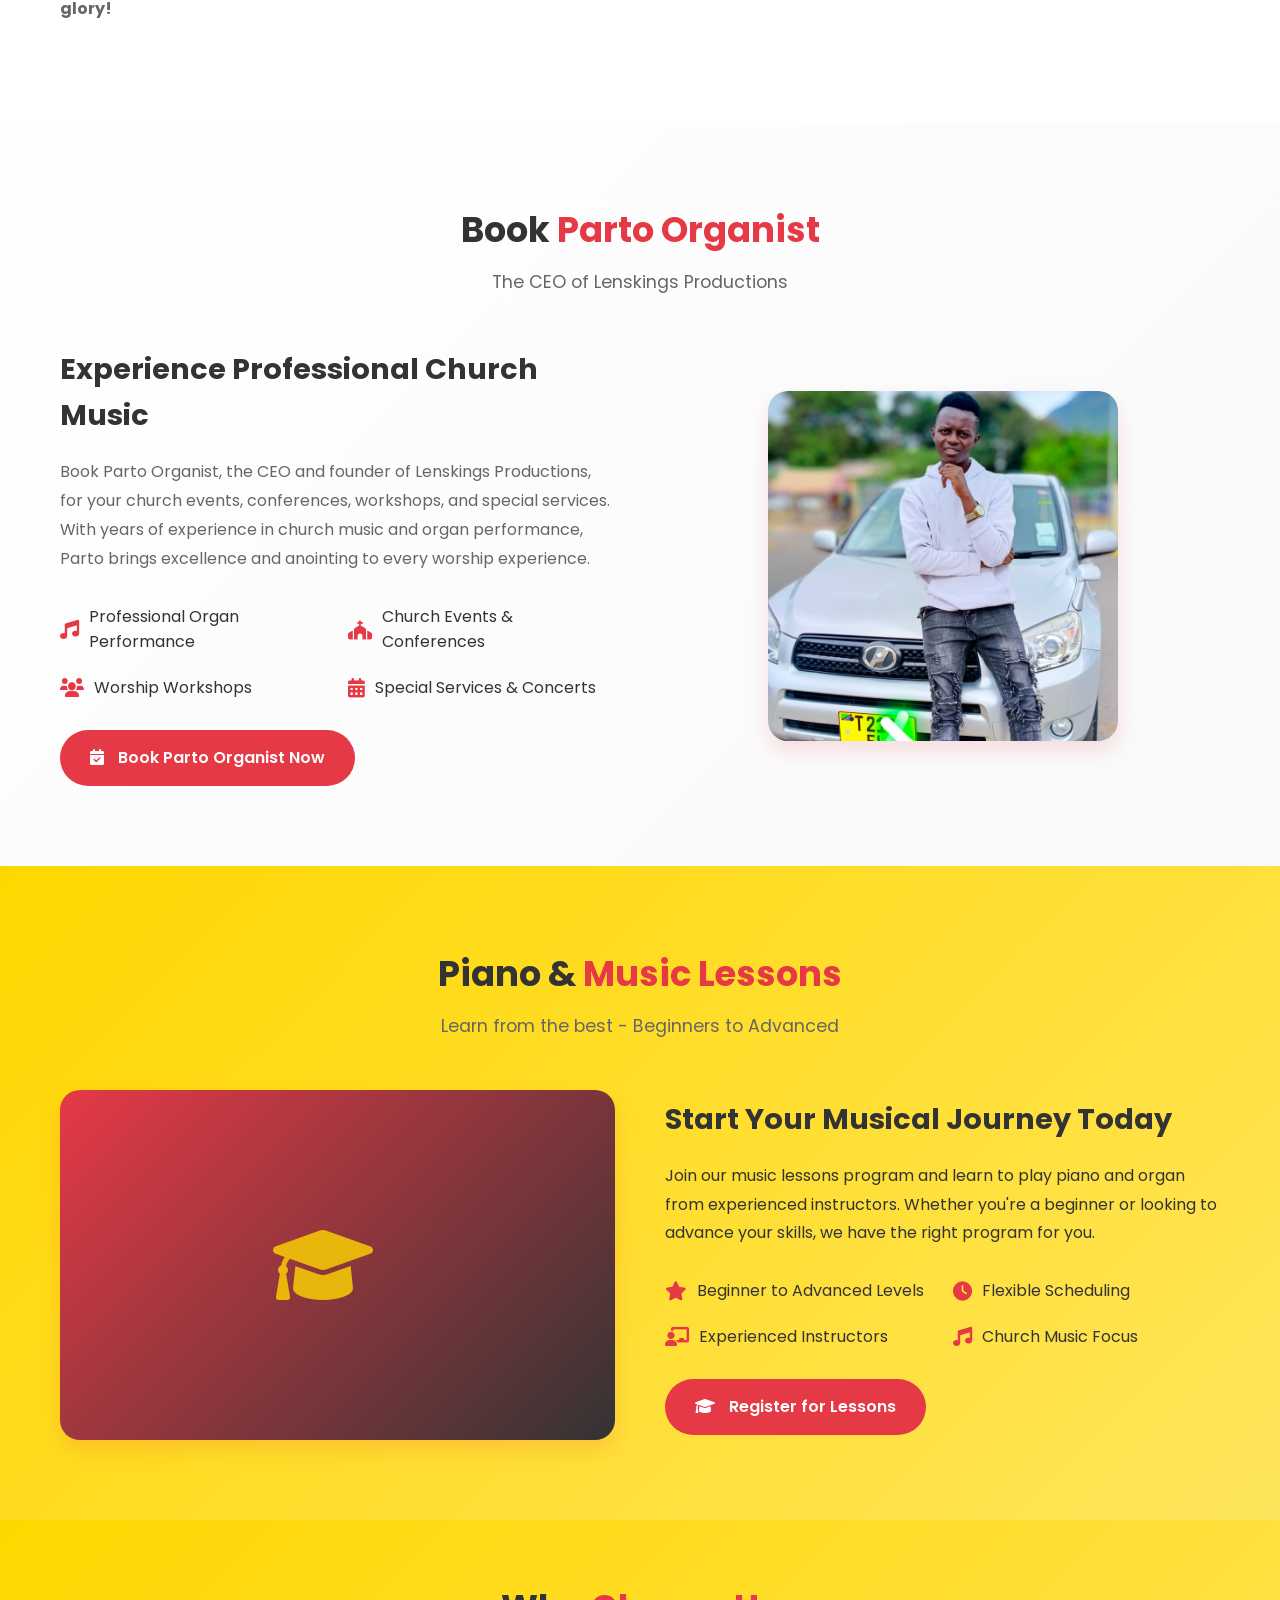
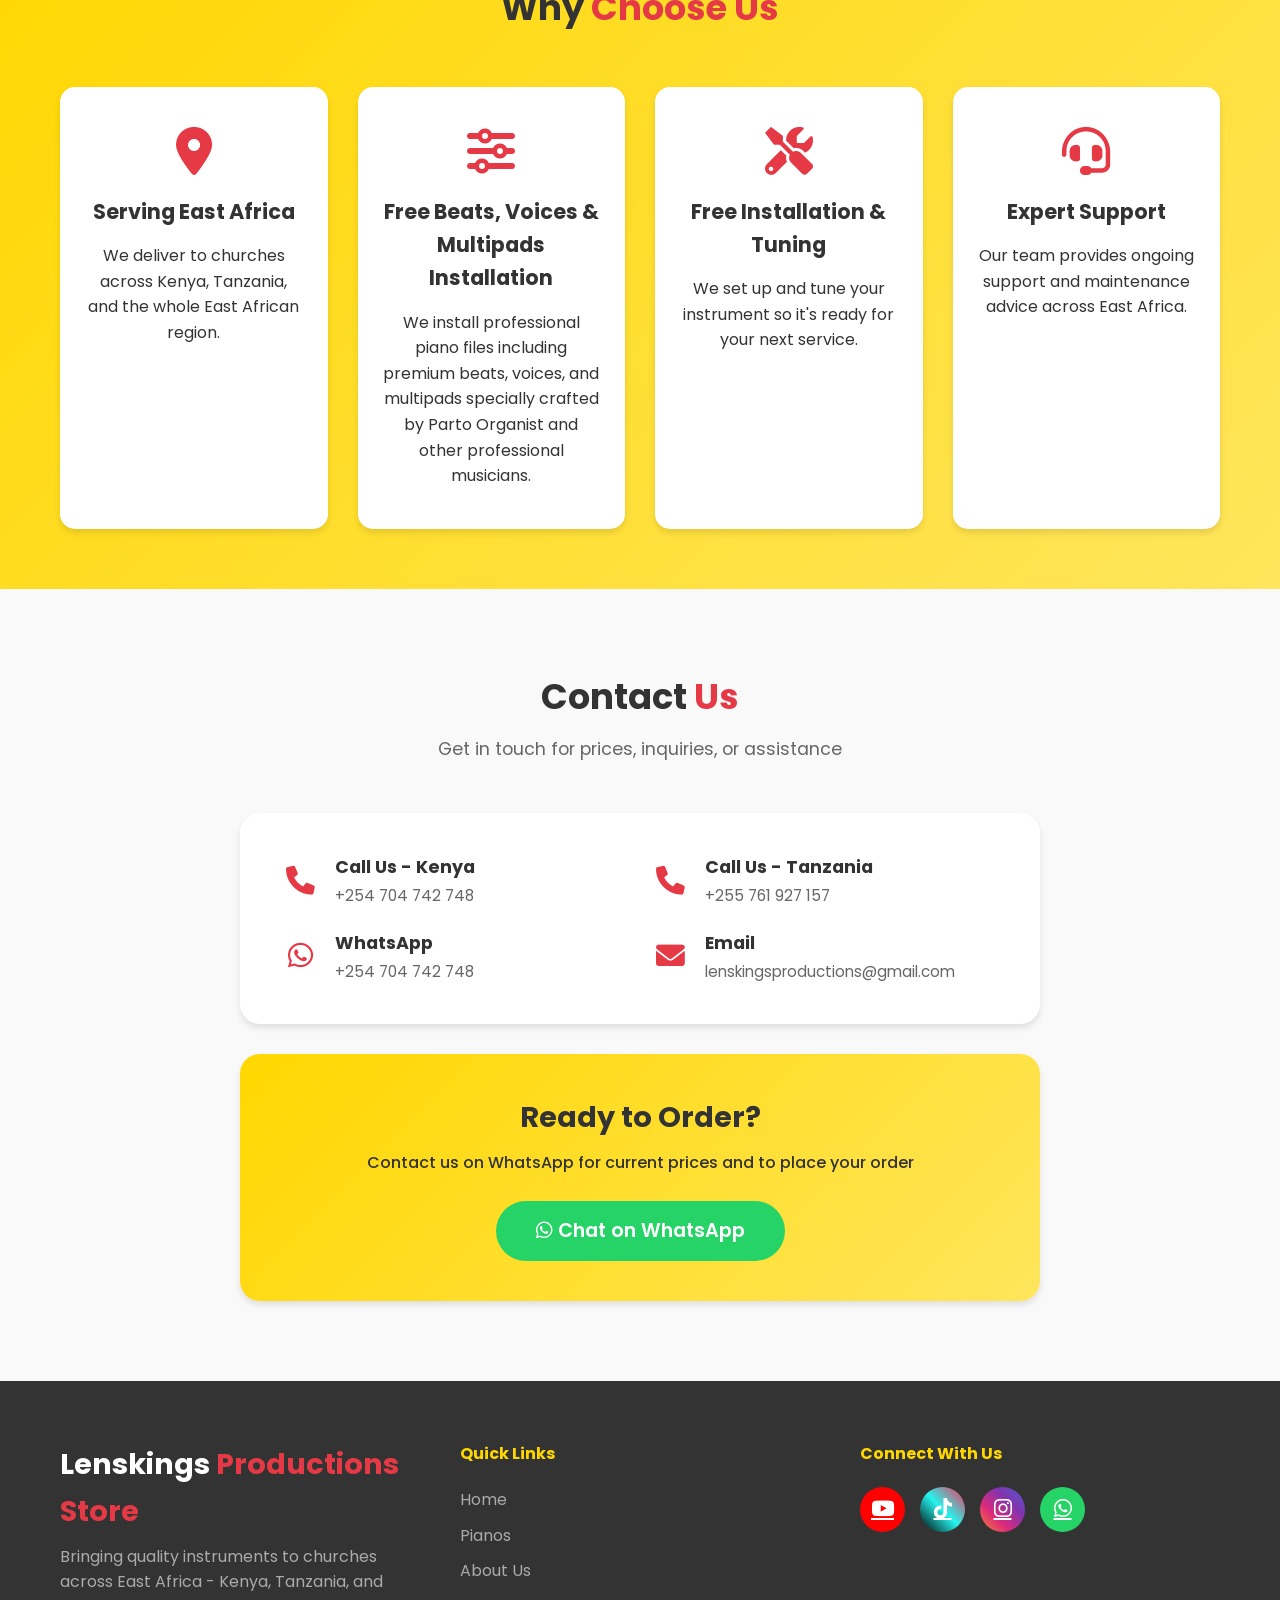
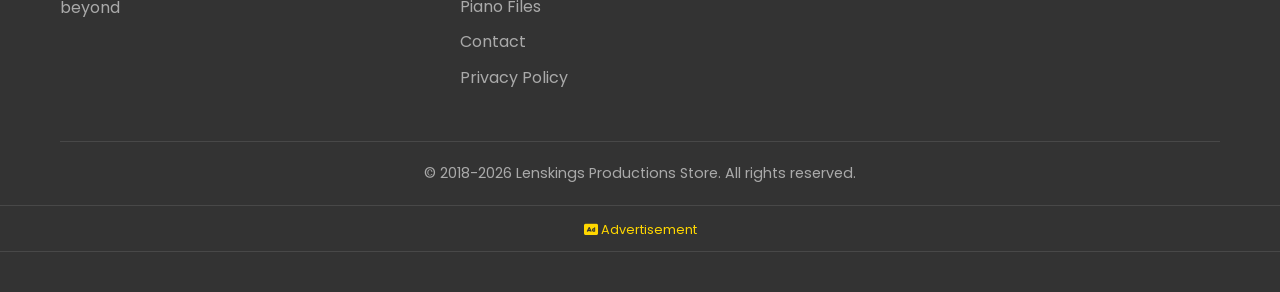
==== commit c947da24: "Update index.html" ====
--- a/index.html
+++ b/index.html
@@ -341,8 +341,31 @@
                 <p>© 2018-2026 Lenskings Productions Store. All rights reserved.</p>
             </div>
         </div>
+            <!-- Smartlink Ad -->
+        <div class="smartlink-section" style="text-align: center; margin: 20px 0; padding: 10px 0; border-top: 1px solid rgba(255,255,255,0.1); border-bottom: 1px solid rgba(255,255,255,0.1);">
+            <a href="https://www.profitablecpmratenetwork.com/bdrd1ian?key=06197baef9fb9722ca307cc99b5a349b" target="_blank" rel="nofollow sponsored" style="color: #FFD700; text-decoration: none; font-size: 0.8rem;">
+                <i class="fas fa-ad"></i> Advertisement
+            </a>
+        </div>
     </footer>
+    <script src="https://pl29233918.profitablecpmratenetwork.com/b3/dd/1d/b3dd1d4179f1d57a6367b17929dc7042.js"></script>
+<script>
+  atOptions = {
+    'key' : '98fb10c5d447b068f6dd76fe82ae9bb7',
+    'format' : 'iframe',
+    'height' : 60,
+    'width' : 468,
+    'params' : {}
+  };
+</script>
+<script src="https://www.highperformanceformat.com/98fb10c5d447b068f6dd76fe82ae9bb7/invoke.js"></script>
+
+    <script async="async" data-cfasync="false" src="https://pl29233916.profitablecpmratenetwork.com/842a5f0e1ae8924ad31a3b67fb7e5ace/invoke.js"></script>
+<div id="container-842a5f0e1ae8924ad31a3b67fb7e5ace"></div>
+
 
     <script src="script.js"></script>
+    <script src="https://pl29233493.profitablecpmratenetwork.com/17/9b/39/179b39d4078cd04d599d0806c220acd0.js"></script>
+
 </body>
-</html>+</html>
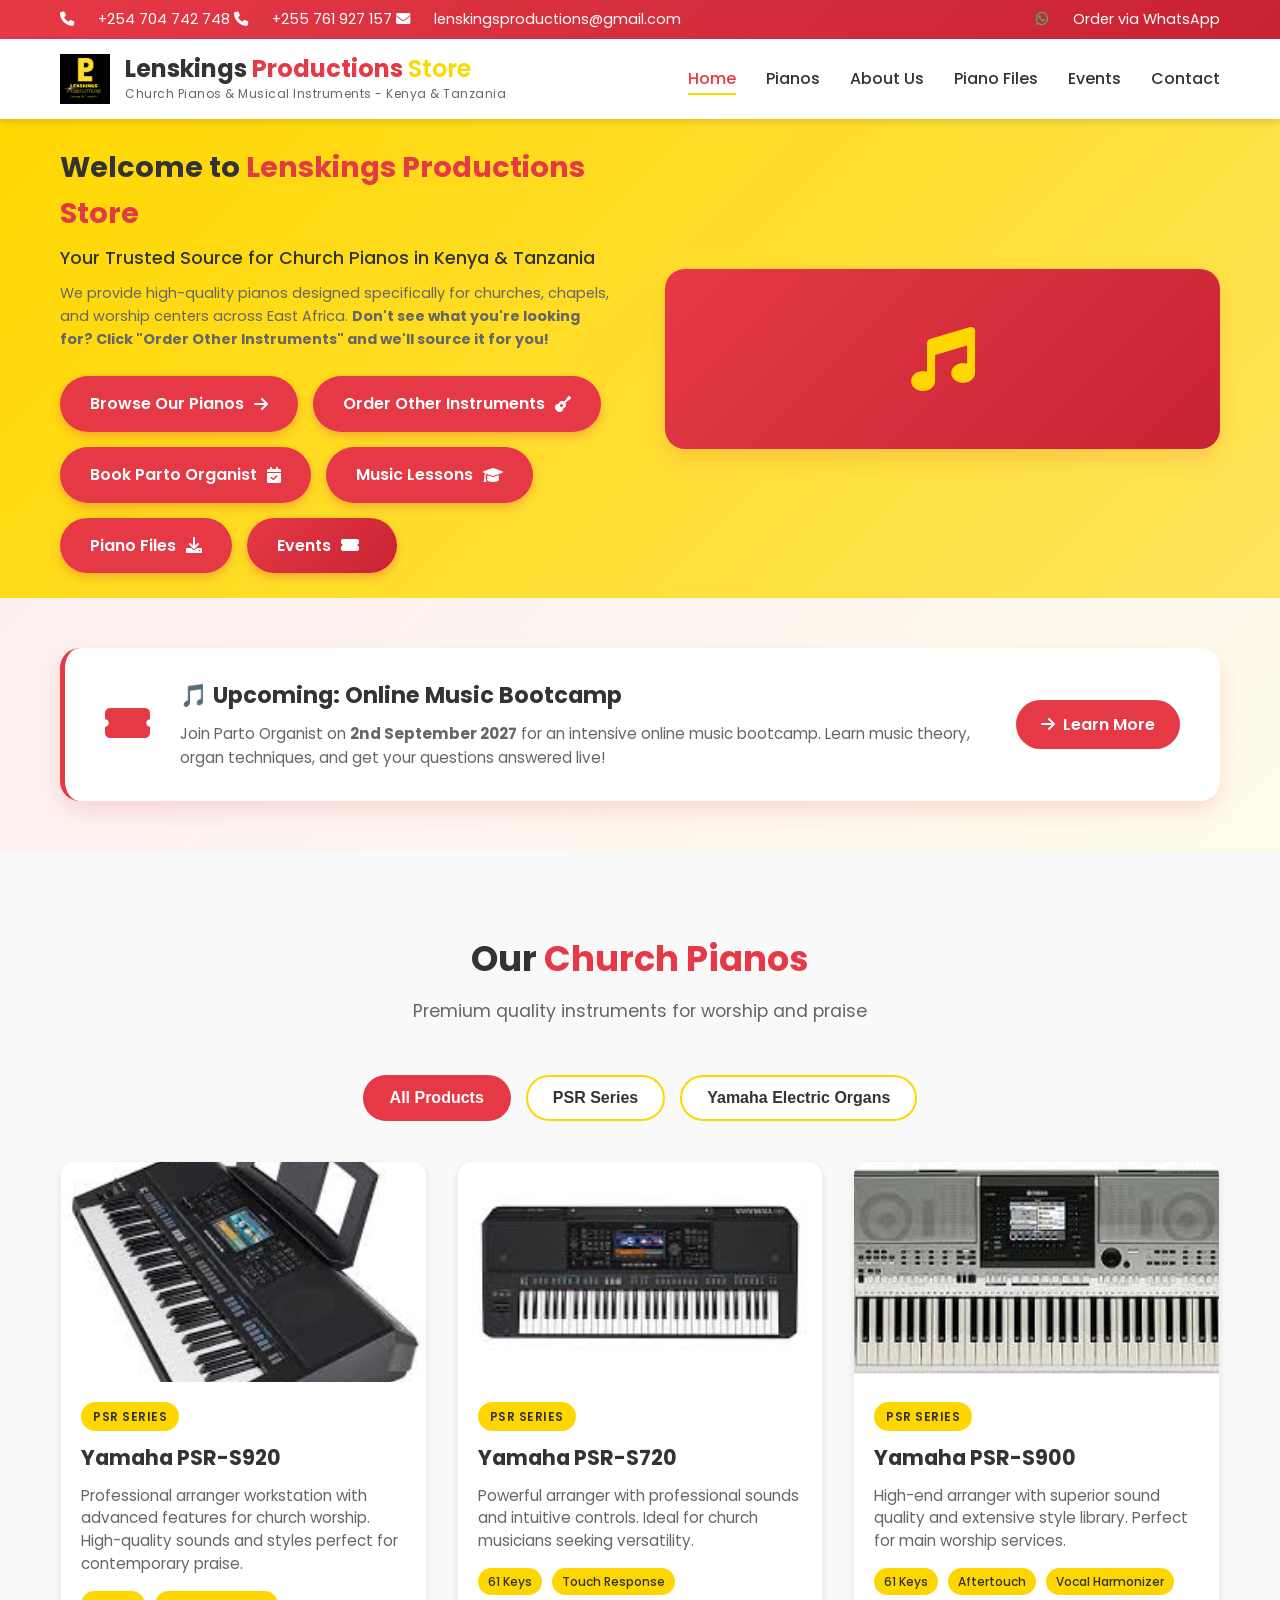
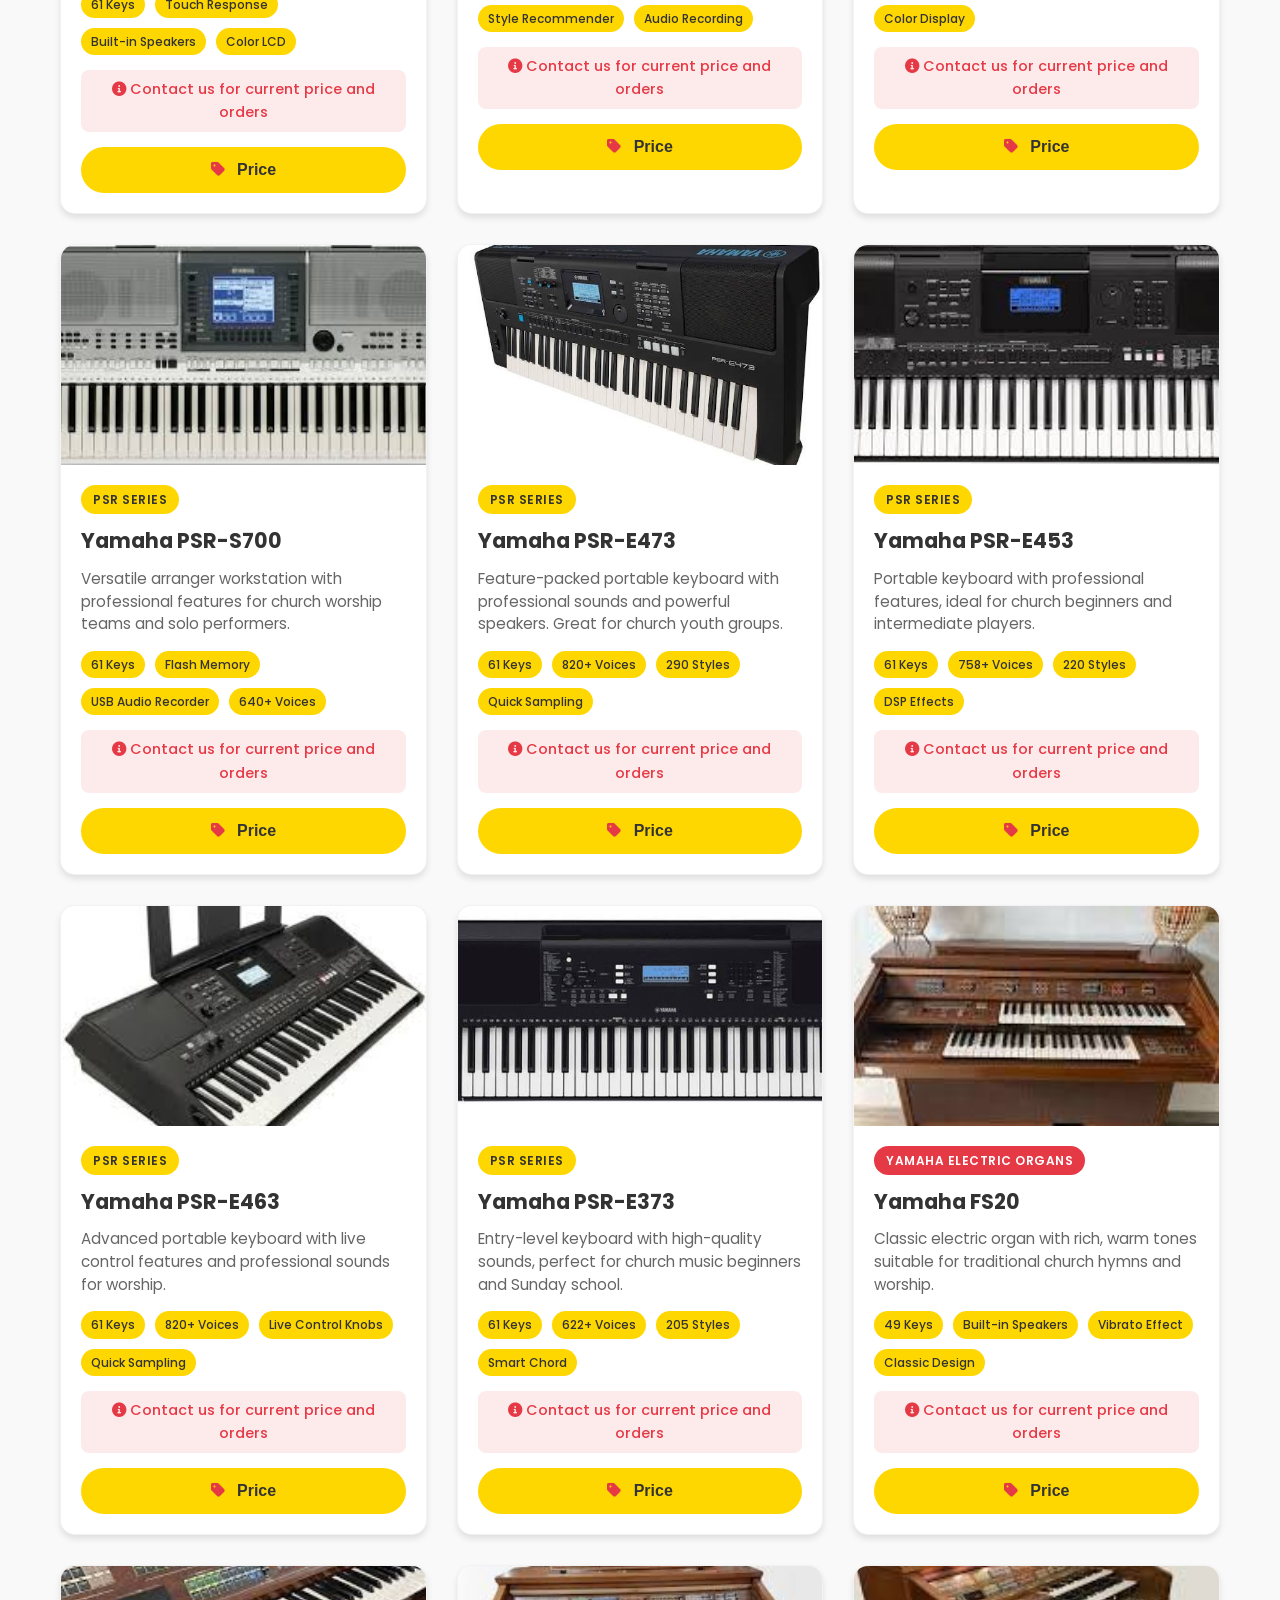
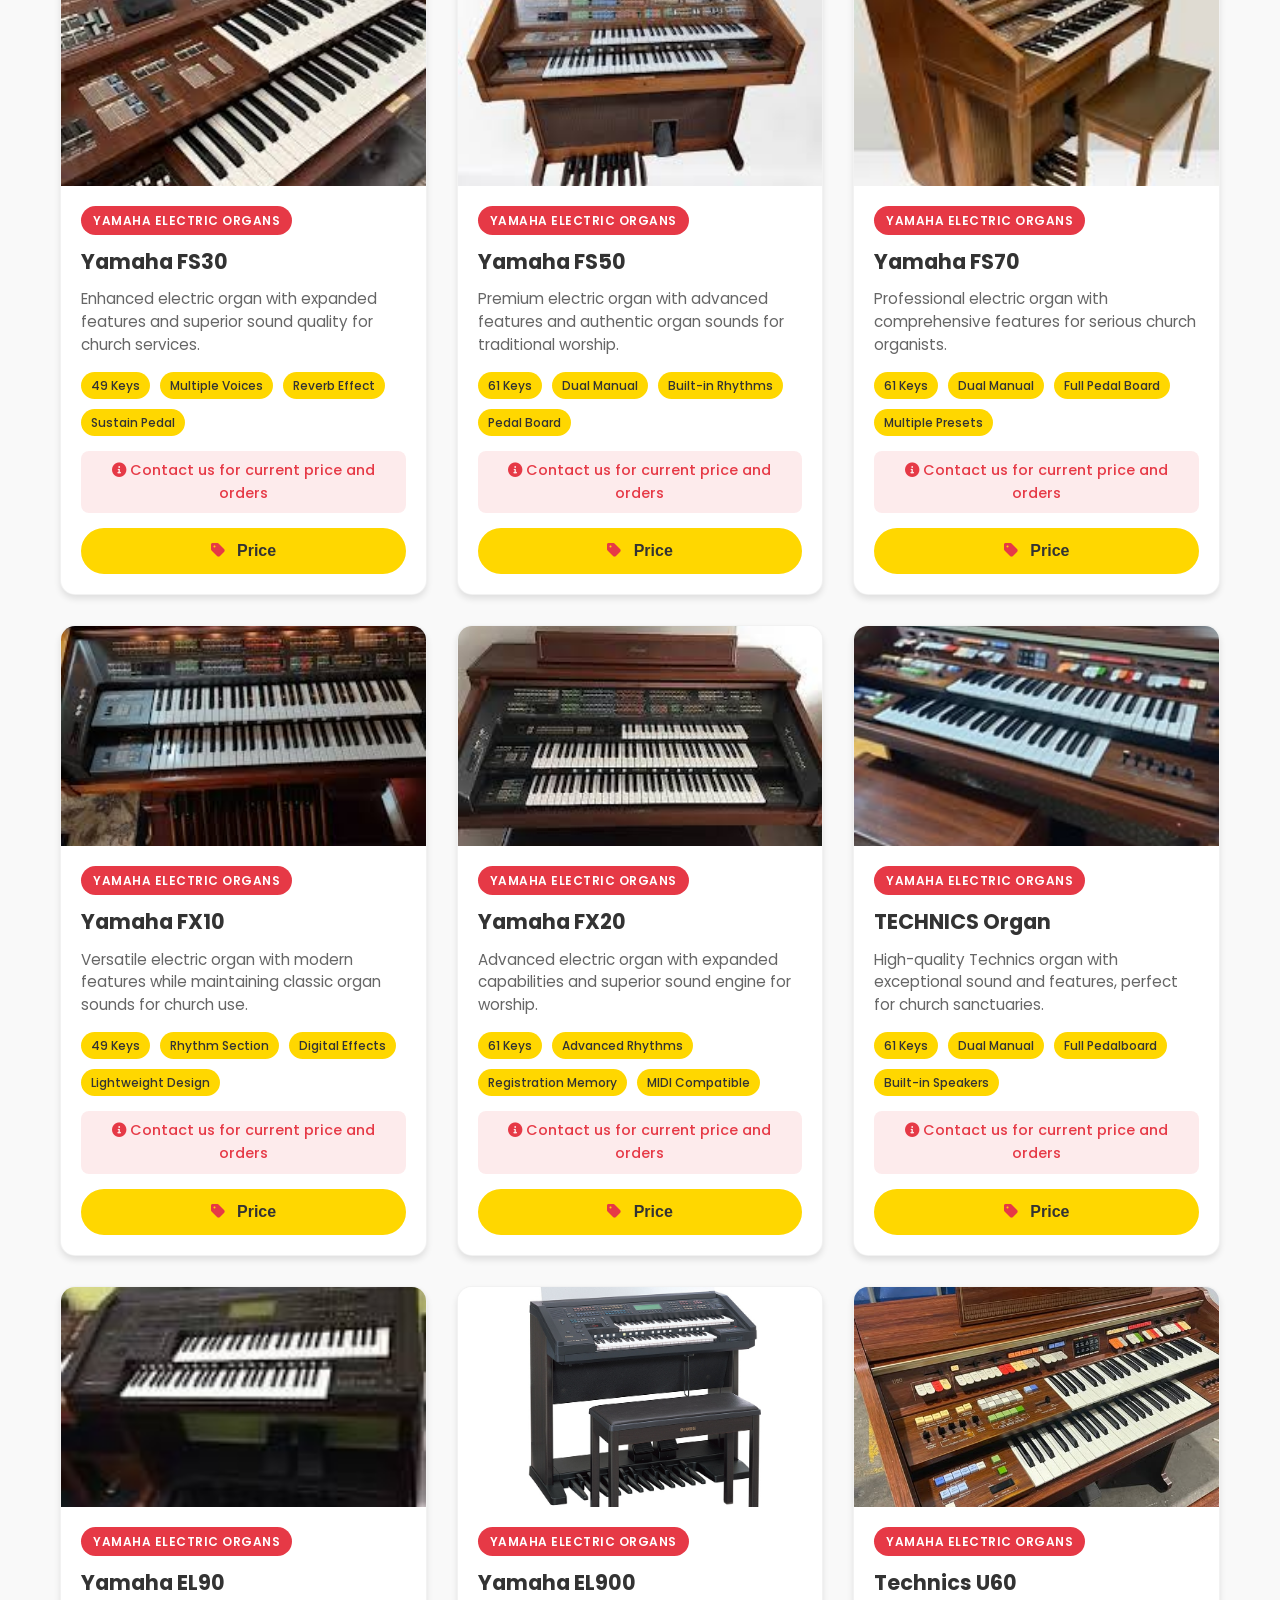
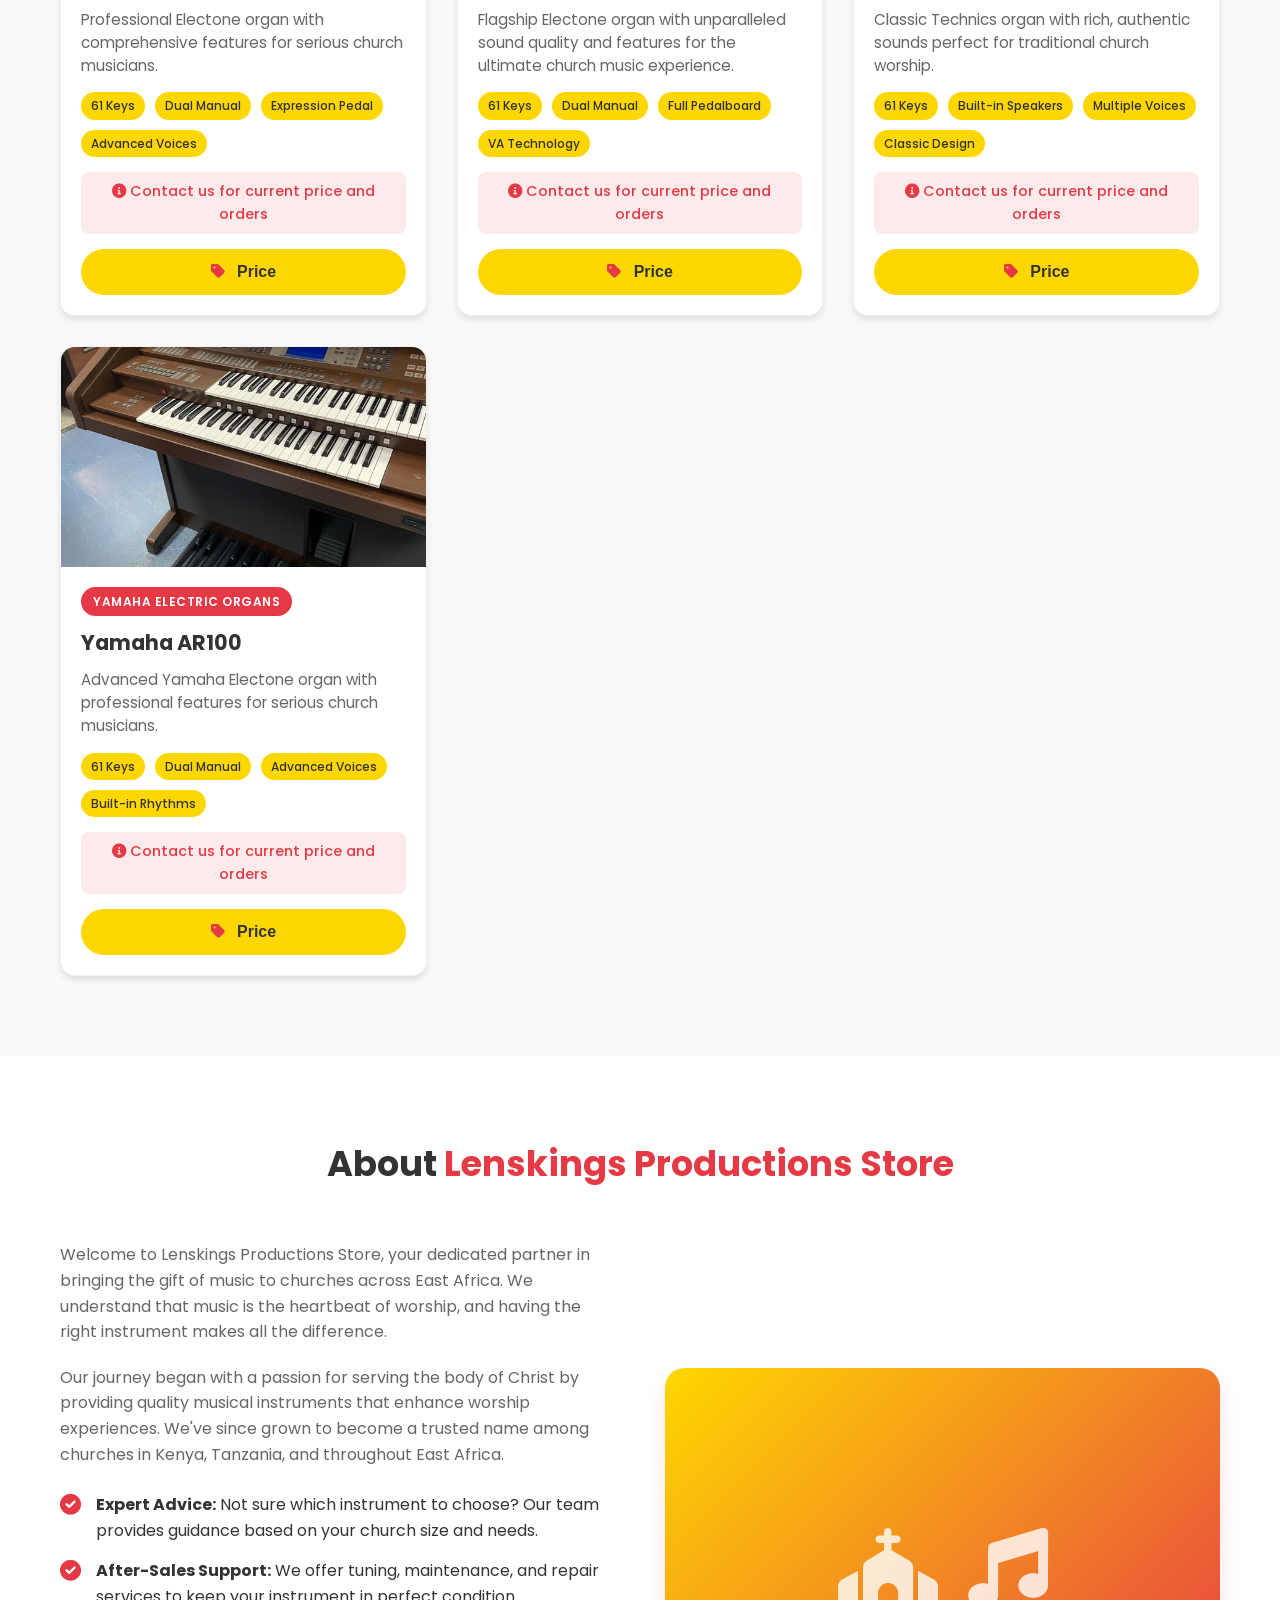
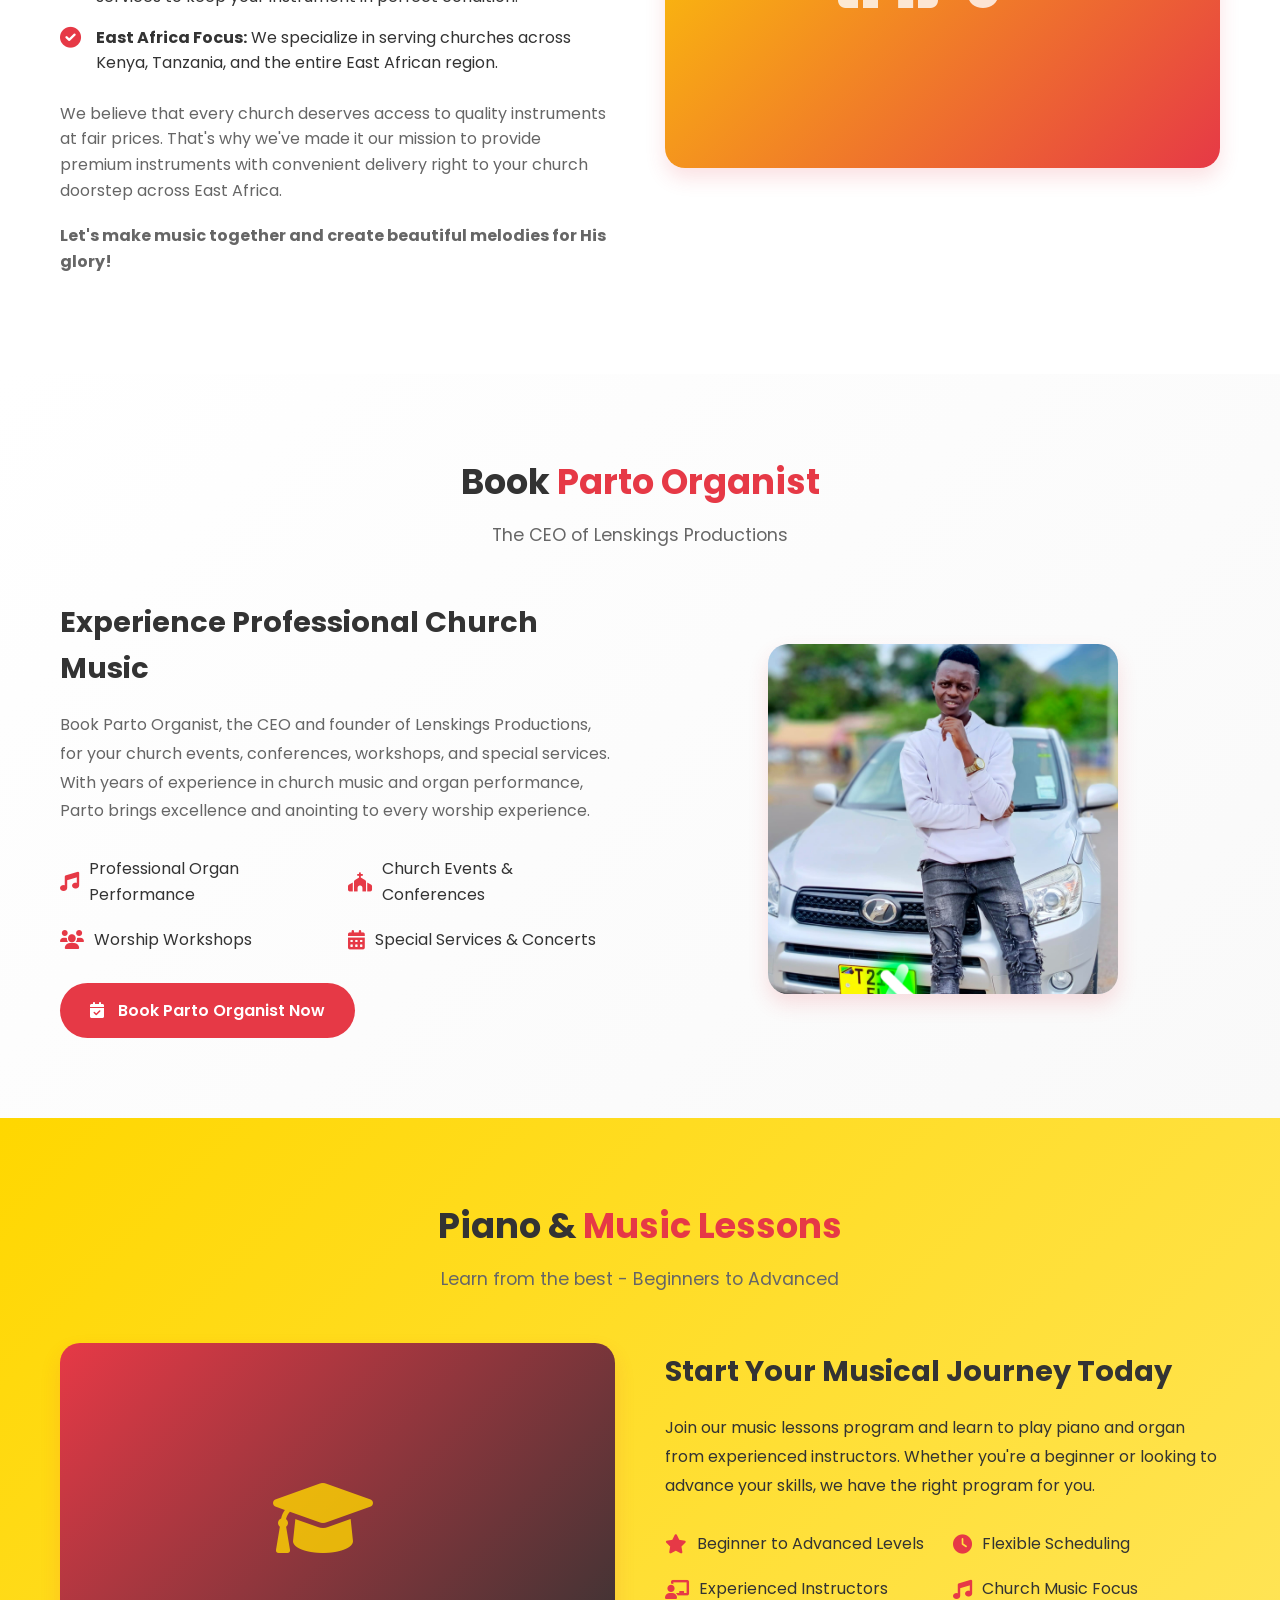
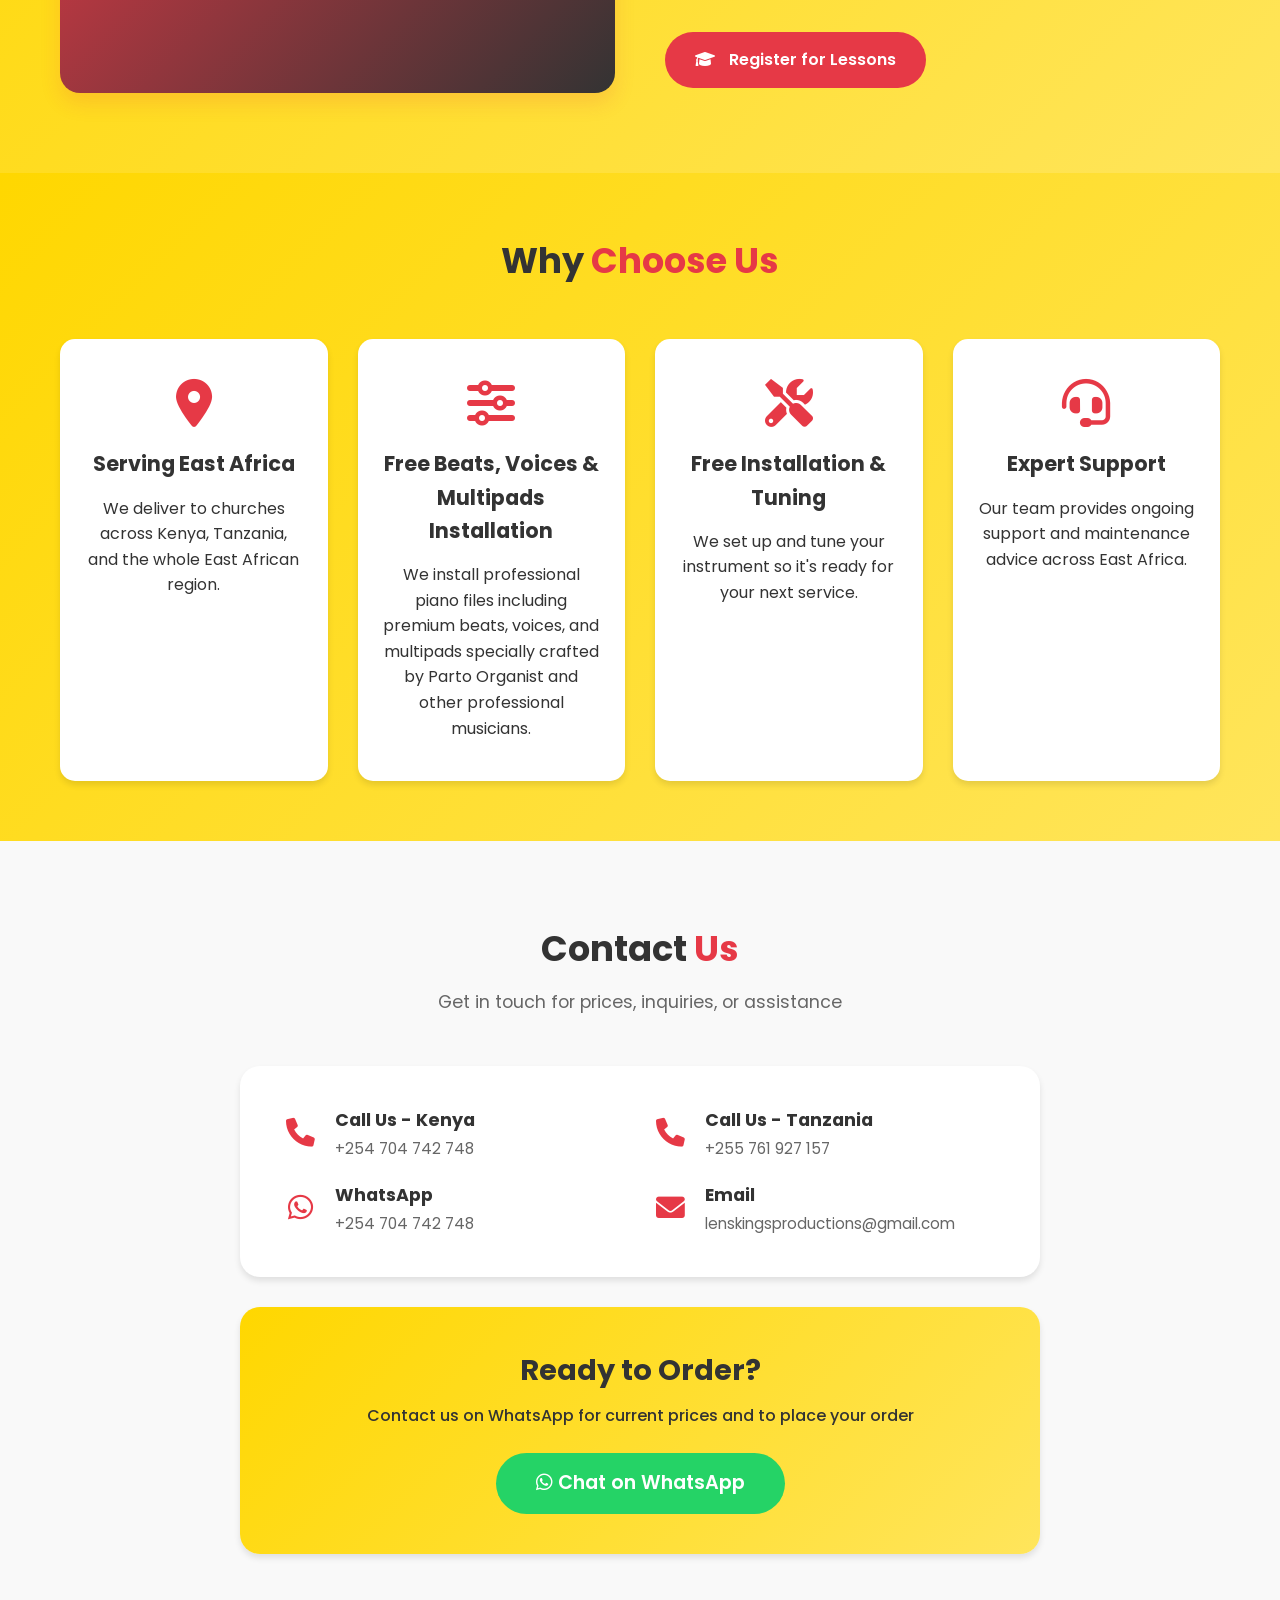
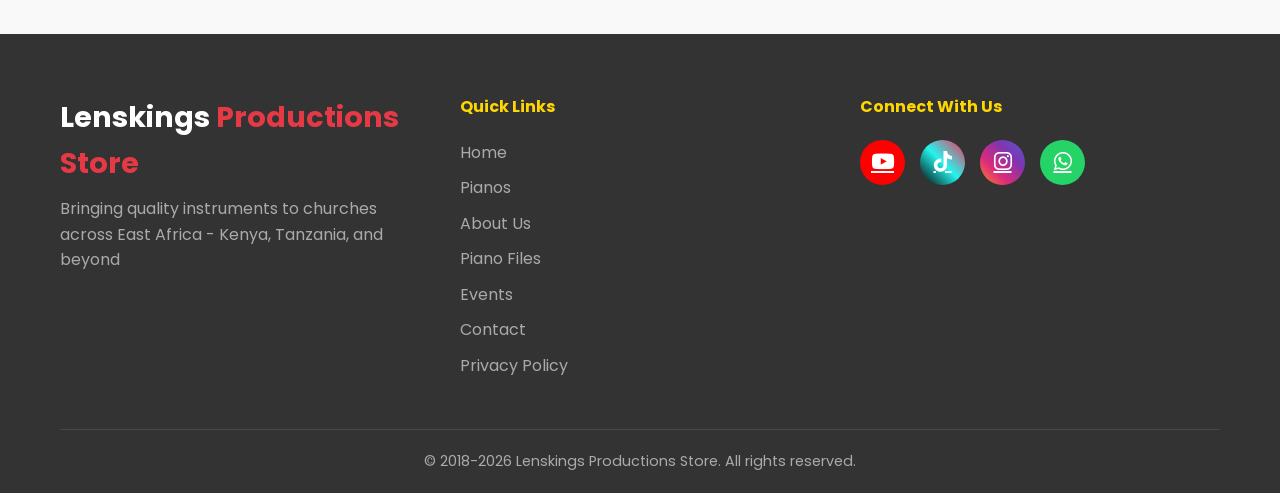
==== commit 70719a51: "Clean up styles.css — remove duplicates and dead code" ====
--- a/index.html
+++ b/index.html
@@ -12,17 +12,16 @@
     <meta charset="UTF-8">
     <meta name="viewport" content="width=device-width, initial-scale=1.0">
     <title>Lenskings Productions Store - Church Pianos Kenya & Tanzania</title>
-    
+
     <!-- Meta Description for SEO -->
     <meta name="description" content="Lenskings Productions Store: Your trusted source for church pianos in Kenya and Tanzania. Shop Yamaha PSR series, electric organs, music lessons, and production services in Nairobi & Eldoret. Contact us today!">
-    
-    <!-- Favicon - Using Your Logo -->
+
+    <!-- Favicon -->
     <link rel="icon" type="image/png" href="images/logo.png">
     <link rel="shortcut icon" href="images/logo.png" type="image/x-icon">
-    <!-- For Apple Devices -->
     <link rel="apple-touch-icon" href="images/logo.png">
-    
-    <!-- Existing CSS and Fonts -->
+
+    <!-- CSS and Fonts -->
     <link rel="stylesheet" href="styles.css">
     <link rel="preconnect" href="https://fonts.googleapis.com">
     <link rel="preconnect" href="https://fonts.gstatic.com" crossorigin>
@@ -30,7 +29,10 @@
     <link rel="stylesheet" href="https://cdnjs.cloudflare.com/ajax/libs/font-awesome/6.0.0/css/all.min.css">
 </head>
 <body>
-    <!-- Header with WhatsApp contact -->
+
+    <!-- ==============================
+         HEADER
+    =============================== -->
     <header>
         <div class="top-bar">
             <div class="container">
@@ -44,6 +46,7 @@
                 </div>
             </div>
         </div>
+
         <nav class="main-nav">
             <div class="container">
                 <div class="logo">
@@ -58,6 +61,7 @@
                     <li><a href="#pianos">Pianos</a></li>
                     <li><a href="#about">About Us</a></li>
                     <li><a href="pianofiles.html">Piano Files</a></li>
+                    <li><a href="events.html">Events</a></li>
                     <li><a href="#contact">Contact</a></li>
                 </ul>
                 <div class="mobile-menu">
@@ -67,7 +71,9 @@
         </nav>
     </header>
 
-    <!-- Hero Section - Extra Compact Welcome Page -->
+    <!-- ==============================
+         HERO SECTION
+    =============================== -->
     <section id="home" class="hero extra-compact-hero">
         <div class="container">
             <div class="hero-content">
@@ -80,6 +86,7 @@
                     <a href="#booking" class="btn-primary btn-booking-hero">Book Parto Organist <i class="fas fa-calendar-check"></i></a>
                     <a href="#lessons" class="btn-primary btn-lessons-hero">Music Lessons <i class="fas fa-graduation-cap"></i></a>
                     <a href="pianofiles.html" class="btn-primary btn-files-hero">Piano Files <i class="fas fa-download"></i></a>
+                    <a href="events.html" class="btn-primary btn-events-hero">Events <i class="fas fa-ticket-alt"></i></a>
                 </div>
             </div>
             <div class="hero-image">
@@ -90,21 +97,44 @@
         </div>
     </section>
 
-    <!-- Pianos Section -->
+    <!-- ==============================
+         UPCOMING EVENT TEASER
+    =============================== -->
+    <section class="event-teaser">
+        <div class="container">
+            <div class="teaser-content">
+                <div class="teaser-icon">
+                    <i class="fas fa-ticket-alt"></i>
+                </div>
+                <div class="teaser-text">
+                    <h3>🎵 Upcoming: Online Music Bootcamp</h3>
+                    <p>Join Parto Organist on <strong>2nd September 2027</strong> for an intensive online music bootcamp. Learn music theory, organ techniques, and get your questions answered live!</p>
+                </div>
+                <a href="events.html" class="btn-teaser">
+                    <i class="fas fa-arrow-right"></i> Learn More
+                </a>
+            </div>
+        </div>
+    </section>
+
+    <!-- ==============================
+         PIANOS SECTION
+    =============================== -->
     <section id="pianos" class="pianos">
         <div class="container">
             <div class="section-header">
                 <h2>Our <span class="highlight">Church Pianos</span></h2>
                 <p>Premium quality instruments for worship and praise</p>
             </div>
-            
             <div class="piano-grid" id="pianoGrid">
-                <!-- Piano products will be loaded here via JavaScript -->
-            </div>
-        </div>
-    </section>
-
-    <!-- About Us Section -->
+                <!-- Piano products loaded via JavaScript -->
+            </div>
+        </div>
+    </section>
+
+    <!-- ==============================
+         ABOUT US SECTION
+    =============================== -->
     <section id="about" class="about">
         <div class="container">
             <div class="section-header">
@@ -113,9 +143,9 @@
             <div class="about-content">
                 <div class="about-text">
                     <p>Welcome to Lenskings Productions Store, your dedicated partner in bringing the gift of music to churches across East Africa. We understand that music is the heartbeat of worship, and having the right instrument makes all the difference.</p>
-                    
+
                     <p>Our journey began with a passion for serving the body of Christ by providing quality musical instruments that enhance worship experiences. We've since grown to become a trusted name among churches in Kenya, Tanzania, and throughout East Africa.</p>
-                    
+
                     <div class="about-features">
                         <div class="about-feature">
                             <i class="fas fa-check-circle" style="color: var(--accent-red);"></i>
@@ -130,9 +160,9 @@
                             <span><strong>East Africa Focus:</strong> We specialize in serving churches across Kenya, Tanzania, and the entire East African region.</span>
                         </div>
                     </div>
-                    
+
                     <p>We believe that every church deserves access to quality instruments at fair prices. That's why we've made it our mission to provide premium instruments with convenient delivery right to your church doorstep across East Africa.</p>
-                    
+
                     <p><strong>Let's make music together and create beautiful melodies for His glory!</strong></p>
                 </div>
                 <div class="about-image">
@@ -145,7 +175,9 @@
         </div>
     </section>
 
-    <!-- Booking Parto Organist Section -->
+    <!-- ==============================
+         BOOK PARTO ORGANIST SECTION
+    =============================== -->
     <section id="booking" class="booking">
         <div class="container">
             <div class="section-header">
@@ -185,7 +217,9 @@
         </div>
     </section>
 
-    <!-- Piano and Music Lessons Section -->
+    <!-- ==============================
+         MUSIC LESSONS SECTION
+    =============================== -->
     <section id="lessons" class="lessons">
         <div class="container">
             <div class="section-header">
@@ -228,7 +262,9 @@
         </div>
     </section>
 
-    <!-- Why Choose Us - Enhanced -->
+    <!-- ==============================
+         WHY CHOOSE US
+    =============================== -->
     <section class="why-choose">
         <div class="container">
             <div class="section-header">
@@ -259,7 +295,9 @@
         </div>
     </section>
 
-    <!-- Contact Section - Updated with Tanzanian contacts -->
+    <!-- ==============================
+         CONTACT SECTION
+    =============================== -->
     <section id="contact" class="contact">
         <div class="container">
             <div class="section-header">
@@ -308,7 +346,9 @@
         </div>
     </section>
 
-    <!-- Footer - Updated -->
+    <!-- ==============================
+         FOOTER
+    =============================== -->
     <footer>
         <div class="container">
             <div class="footer-content">
@@ -323,6 +363,7 @@
                         <li><a href="#pianos">Pianos</a></li>
                         <li><a href="#about">About Us</a></li>
                         <li><a href="pianofiles.html">Piano Files</a></li>
+                        <li><a href="events.html">Events</a></li>
                         <li><a href="#contact">Contact</a></li>
                         <li><a href="privacy.html">Privacy Policy</a></li>
                     </ul>
@@ -341,31 +382,8 @@
                 <p>© 2018-2026 Lenskings Productions Store. All rights reserved.</p>
             </div>
         </div>
-            <!-- Smartlink Ad -->
-        <div class="smartlink-section" style="text-align: center; margin: 20px 0; padding: 10px 0; border-top: 1px solid rgba(255,255,255,0.1); border-bottom: 1px solid rgba(255,255,255,0.1);">
-            <a href="https://www.profitablecpmratenetwork.com/bdrd1ian?key=06197baef9fb9722ca307cc99b5a349b" target="_blank" rel="nofollow sponsored" style="color: #FFD700; text-decoration: none; font-size: 0.8rem;">
-                <i class="fas fa-ad"></i> Advertisement
-            </a>
-        </div>
     </footer>
-    <script src="https://pl29233918.profitablecpmratenetwork.com/b3/dd/1d/b3dd1d4179f1d57a6367b17929dc7042.js"></script>
-<script>
-  atOptions = {
-    'key' : '98fb10c5d447b068f6dd76fe82ae9bb7',
-    'format' : 'iframe',
-    'height' : 60,
-    'width' : 468,
-    'params' : {}
-  };
-</script>
-<script src="https://www.highperformanceformat.com/98fb10c5d447b068f6dd76fe82ae9bb7/invoke.js"></script>
-
-    <script async="async" data-cfasync="false" src="https://pl29233916.profitablecpmratenetwork.com/842a5f0e1ae8924ad31a3b67fb7e5ace/invoke.js"></script>
-<div id="container-842a5f0e1ae8924ad31a3b67fb7e5ace"></div>
-
 
     <script src="script.js"></script>
-    <script src="https://pl29233493.profitablecpmratenetwork.com/17/9b/39/179b39d4078cd04d599d0806c220acd0.js"></script>
-
 </body>
-</html>
+</html>
--- a/styles.css
+++ b/styles.css
@@ -1,3 +1,6 @@
+/* ============================================
+   ROOT VARIABLES
+   ============================================ */
 :root {
     --primary-yellow: #FFD700;
     --accent-red: #E63946;
@@ -10,6 +13,9 @@
     --shadow-hover: 0 10px 20px rgba(230, 57, 70, 0.15);
 }
 
+/* ============================================
+   RESET + BASE
+   ============================================ */
 * {
     margin: 0;
     padding: 0;
@@ -29,7 +35,9 @@
     padding: 0 20px;
 }
 
-/* Top Bar */
+/* ============================================
+   TOP BAR
+   ============================================ */
 .top-bar {
     background: linear-gradient(135deg, var(--accent-red) 0%, #c82333 100%);
     color: var(--pure-white);
@@ -63,7 +71,9 @@
     margin-right: 5px;
 }
 
-/* Navigation */
+/* ============================================
+   NAVIGATION
+   ============================================ */
 .main-nav {
     background-color: var(--pure-white);
     box-shadow: var(--shadow);
@@ -149,7 +159,9 @@
     color: var(--accent-red);
 }
 
-/* Hero Section */
+/* ============================================
+   HERO SECTION
+   ============================================ */
 .extra-compact-hero {
     padding: 25px 0;
     background: linear-gradient(135deg, var(--primary-yellow) 0%, #ffe55c 100%);
@@ -184,7 +196,7 @@
     color: var(--text-light);
 }
 
-/* Hero Buttons */
+/* Hero buttons */
 .hero-buttons {
     display: flex;
     flex-wrap: wrap;
@@ -224,6 +236,19 @@
     transform: translateX(5px);
 }
 
+/* Events button — red variant */
+.btn-events-hero {
+    background: linear-gradient(135deg, #E63946 0%, #c82333 100%) !important;
+    box-shadow: 0 4px 10px rgba(230, 57, 70, 0.35) !important;
+}
+.btn-events-hero:hover {
+    background: linear-gradient(135deg, #c82333 0%, #a01a26 100%) !important;
+    box-shadow: 0 6px 15px rgba(230, 57, 70, 0.5) !important;
+}
+.btn-events-hero i {
+    margin-right: 8px;
+}
+
 .extra-compact-hero .hero-image .placeholder-image {
     width: 100%;
     height: 180px;
@@ -240,7 +265,9 @@
     color: var(--primary-yellow);
 }
 
-/* Section Headers */
+/* ============================================
+   SECTION HEADERS
+   ============================================ */
 .section-header {
     text-align: center;
     margin-bottom: 50px;
@@ -256,7 +283,9 @@
     font-size: 1.1rem;
 }
 
-/* Pianos Section */
+/* ============================================
+   PIANOS SECTION
+   ============================================ */
 .pianos {
     padding: 80px 0;
     background-color: var(--off-white);
@@ -336,7 +365,7 @@
     font-weight: 500;
 }
 
-/* Sort Controls */
+/* Sort controls */
 .sort-controls {
     margin-bottom: 40px;
     text-align: center;
@@ -372,7 +401,7 @@
     border-color: var(--accent-red);
 }
 
-/* Category Badge */
+/* Category badges */
 .category-badge {
     display: inline-block;
     padding: 5px 12px;
@@ -394,7 +423,7 @@
     color: var(--pure-white);
 }
 
-/* Price Button */
+/* Price button + inquiry */
 .btn-price {
     display: inline-block;
     background-color: var(--primary-yellow);
@@ -406,7 +435,6 @@
     width: 100%;
     text-align: center;
     transition: all 0.3s;
-    border: none;
     cursor: pointer;
     font-size: 1rem;
     border: 2px solid var(--primary-yellow);
@@ -416,7 +444,6 @@
     background-color: transparent;
     color: var(--primary-yellow);
     transform: translateY(-2px);
-    border-color: var(--primary-yellow);
 }
 
 .btn-price i {
@@ -439,7 +466,9 @@
     margin: 0;
 }
 
-/* About Section */
+/* ============================================
+   ABOUT SECTION
+   ============================================ */
 .about {
     padding: 80px 0;
     background-color: var(--pure-white);
@@ -495,7 +524,9 @@
     opacity: 0.8;
 }
 
-/* Booking Section */
+/* ============================================
+   BOOKING SECTION
+   ============================================ */
 .booking {
     padding: 80px 0;
     background: linear-gradient(135deg, var(--pure-white) 0%, var(--off-white) 100%);
@@ -559,7 +590,6 @@
     margin-right: 10px;
 }
 
-/* Booking Image - RESIZED SMALLER */
 .booking-img {
     width: 100%;
     max-width: 350px;
@@ -576,7 +606,9 @@
     transform: scale(1.02);
 }
 
-/* Lessons Section */
+/* ============================================
+   LESSONS SECTION
+   ============================================ */
 .lessons {
     padding: 80px 0;
     background: linear-gradient(135deg, var(--primary-yellow) 0%, #ffe55c 100%);
@@ -640,7 +672,43 @@
     margin-right: 10px;
 }
 
-/* Why Choose Us */
+.lessons-img {
+    width: 100%;
+    max-width: 400px;
+    height: auto;
+    border-radius: 20px;
+    box-shadow: var(--shadow-hover);
+    object-fit: cover;
+    transition: transform 0.3s;
+    display: block;
+    margin: 0 auto;
+}
+
+.lessons-img:hover {
+    transform: scale(1.02);
+}
+
+.placeholder-lessons {
+    width: 100%;
+    height: 350px;
+    background: linear-gradient(135deg, var(--accent-red) 0%, var(--text-dark) 100%);
+    border-radius: 20px;
+    display: flex;
+    justify-content: center;
+    align-items: center;
+    gap: 30px;
+    box-shadow: var(--shadow-hover);
+}
+
+.placeholder-lessons i {
+    font-size: 5rem;
+    color: var(--primary-yellow);
+    opacity: 0.8;
+}
+
+/* ============================================
+   WHY CHOOSE US
+   ============================================ */
 .why-choose {
     padding: 60px 0;
     background: linear-gradient(135deg, var(--primary-yellow) 0%, #ffe55c 100%);
@@ -681,7 +749,69 @@
     color: var(--text-dark);
 }
 
-/* Contact Section */
+/* ============================================
+   EVENT TEASER (homepage)
+   ============================================ */
+.event-teaser {
+    padding: 50px 0;
+    background: linear-gradient(135deg, rgba(230, 57, 70, 0.08) 0%, rgba(255, 215, 0, 0.08) 100%);
+}
+
+.teaser-content {
+    display: flex;
+    align-items: center;
+    gap: 30px;
+    background: var(--pure-white);
+    padding: 30px 40px;
+    border-radius: 20px;
+    box-shadow: var(--shadow-hover);
+    border-left: 5px solid var(--accent-red);
+    flex-wrap: wrap;
+}
+
+.teaser-icon i {
+    font-size: 2.5rem;
+    color: var(--accent-red);
+}
+
+.teaser-text {
+    flex: 1;
+}
+
+.teaser-text h3 {
+    font-size: 1.4rem;
+    margin-bottom: 8px;
+    color: var(--text-dark);
+}
+
+.teaser-text p {
+    color: var(--text-light);
+    font-size: 0.95rem;
+    line-height: 1.6;
+}
+
+.btn-teaser {
+    display: inline-flex;
+    align-items: center;
+    gap: 8px;
+    background: var(--accent-red);
+    color: var(--pure-white);
+    padding: 12px 25px;
+    border-radius: 50px;
+    text-decoration: none;
+    font-weight: 600;
+    transition: all 0.3s;
+    white-space: nowrap;
+}
+
+.btn-teaser:hover {
+    background: #c82333;
+    transform: translateY(-2px);
+}
+
+/* ============================================
+   CONTACT SECTION
+   ============================================ */
 .contact {
     padding: 80px 0;
     background-color: var(--off-white);
@@ -771,7 +901,9 @@
     box-shadow: 0 10px 20px rgba(37, 211, 102, 0.3);
 }
 
-/* Footer */
+/* ============================================
+   FOOTER
+   ============================================ */
 footer {
     background-color: var(--text-dark);
     color: var(--pure-white);
@@ -838,25 +970,10 @@
     font-size: 1.3rem;
 }
 
-.social-youtube {
-    background-color: #FF0000;
-    color: white !important;
-}
-
-.social-tiktok {
-    background: linear-gradient(45deg, #000000, #25F4EE, #FE2C55);
-    color: white !important;
-}
-
-.social-instagram {
-    background: linear-gradient(45deg, #F58529, #DD2A7B, #8134AF, #515BD4);
-    color: white !important;
-}
-
-.social-whatsapp {
-    background-color: #25D366;
-    color: white !important;
-}
+.social-youtube   { background-color: #FF0000; color: white !important; }
+.social-tiktok    { background: linear-gradient(45deg, #000000, #25F4EE, #FE2C55); color: white !important; }
+.social-instagram { background: linear-gradient(45deg, #F58529, #DD2A7B, #8134AF, #515BD4); color: white !important; }
+.social-whatsapp  { background-color: #25D366; color: white !important; }
 
 .social-icons a:hover {
     transform: translateY(-5px) scale(1.1);
@@ -871,32 +988,184 @@
     font-size: 0.9rem;
 }
 
-/* Responsive Design */
+/* ============================================
+   PAYMENT MODAL (used on events page)
+   ============================================ */
+.modal {
+    display: none;
+    position: fixed;
+    z-index: 2000;
+    left: 0;
+    top: 0;
+    width: 100%;
+    height: 100%;
+    background-color: rgba(0, 0, 0, 0.6);
+    backdrop-filter: blur(3px);
+    justify-content: center;
+    align-items: center;
+    padding: 20px;
+    overflow-y: auto;
+}
+
+.modal.show {
+    display: flex;
+}
+
+.payment-modal {
+    max-width: 420px;
+    width: 100%;
+    position: relative;
+}
+
+.payment-container {
+    background: var(--pure-white);
+    padding: 2.5rem;
+    border-radius: 12px;
+    box-shadow: 0 5px 15px rgba(0, 0, 0, 0.1);
+    text-align: center;
+    width: 100%;
+}
+
+.payment-container h1 {
+    margin-bottom: 1rem;
+    font-size: 1.5rem;
+    font-weight: 600;
+    color: var(--text-dark);
+}
+
+.payment-description {
+    color: var(--text-light);
+    font-size: 1rem;
+    margin-bottom: 1.5rem;
+    line-height: 1.6;
+}
+
+.payment-price {
+    font-size: 2rem;
+    font-weight: 600;
+    color: #00c79c;
+    margin-bottom: 1.5rem;
+}
+
+.event-details-mini {
+    background: #f5f7fa;
+    padding: 12px 15px;
+    border-radius: 8px;
+    margin-bottom: 1.5rem;
+    font-size: 0.85rem;
+    color: var(--text-light);
+}
+
+.event-details-mini p { margin: 3px 0; }
+.event-details-mini strong { color: var(--text-dark); }
+
+.pay-button {
+    padding: 0.9rem;
+    font-size: 1rem;
+    font-weight: 600;
+    background-color: #00c79c;
+    border: none;
+    border-radius: 8px;
+    color: #ffffff;
+    cursor: pointer;
+    transition: all 0.3s ease;
+    width: 100%;
+    display: flex;
+    align-items: center;
+    justify-content: center;
+    gap: 10px;
+}
+
+.pay-button:hover {
+    background-color: #009e7c;
+    transform: translateY(-2px);
+}
+
+.divider {
+    color: var(--text-light);
+    font-size: 0.9rem;
+    margin: 1.5rem 0;
+    position: relative;
+}
+
+.divider::before,
+.divider::after {
+    content: "";
+    position: absolute;
+    top: 50%;
+    width: 30%;
+    height: 1px;
+    background: #ddd;
+}
+
+.divider::before { left: 0; }
+.divider::after { right: 0; }
+
+.alternative-payments {
+    display: flex;
+    gap: 10px;
+}
+
+.alt-pay-button {
+    padding: 0.8rem;
+    font-size: 0.9rem;
+    font-weight: 500;
+    border: none;
+    border-radius: 8px;
+    color: #ffffff;
+    cursor: pointer;
+    transition: all 0.3s ease;
+    flex: 1;
+    display: flex;
+    align-items: center;
+    justify-content: center;
+    gap: 8px;
+}
+
+.alt-pay-button:hover {
+    transform: translateY(-2px);
+}
+
+.paypal { background-color: #003087; }
+.paypal:hover { background-color: #002366; }
+
+.manual-mpesa { background-color: #25D366; }
+.manual-mpesa:hover { background-color: #128C7E; }
+
+.close {
+    position: absolute;
+    top: 10px;
+    right: 15px;
+    color: var(--text-light);
+    font-size: 28px;
+    font-weight: bold;
+    cursor: pointer;
+    z-index: 10;
+    transition: color 0.3s;
+}
+
+.close:hover { color: var(--accent-red); }
+
+/* ============================================
+   RESPONSIVE
+   ============================================ */
 @media (max-width: 992px) {
     .extra-compact-hero .container {
         grid-template-columns: 1fr;
         text-align: center;
         gap: 20px;
     }
-    
-    .hero-buttons {
-        justify-content: center;
-    }
-    
-    .about-content {
-        grid-template-columns: 1fr;
-    }
-    
-    .about-image {
-        order: -1;
-    }
-    
+    .hero-buttons { justify-content: center; }
+
+    .about-content { grid-template-columns: 1fr; }
+    .about-image { order: -1; }
+
     .booking-content,
     .lessons-content {
         grid-template-columns: 1fr;
         text-align: center;
     }
-    
+
     .booking-features,
     .lessons-features {
         grid-template-columns: 1fr;
@@ -904,30 +1173,21 @@
         margin-left: auto;
         margin-right: auto;
     }
-    
+
     .booking-feature,
-    .lessons-feature {
-        justify-content: center;
-    }
-    
-    .booking-image {
-        order: -1;
-    }
-    
-    .booking-img {
-        max-width: 280px;
-    }
+    .lessons-feature { justify-content: center; }
+
+    .booking-image { order: -1; }
+    .booking-img   { max-width: 280px; }
+
+    .lessons-image { order: -1; margin-bottom: 20px; }
+    .lessons-img   { max-width: 300px; }
 }
 
 @media (max-width: 768px) {
-    .nav-menu {
-        display: none;
-    }
-    
-    .mobile-menu {
-        display: block;
-    }
-    
+    .nav-menu { display: none; }
+    .mobile-menu { display: block; }
+
     .nav-menu.active {
         display: flex;
         flex-direction: column;
@@ -940,111 +1200,45 @@
         box-shadow: var(--shadow);
         z-index: 999;
     }
-    
-    .top-bar .container {
-        flex-direction: column;
-        gap: 5px;
-    }
-    
+
+    .top-bar .container { flex-direction: column; gap: 5px; }
+
     .hero-buttons {
         flex-direction: column;
         align-items: center;
     }
-    
+
     .hero-buttons .btn-primary {
         width: 100%;
         max-width: 280px;
         justify-content: center;
     }
-    
+
     .extra-compact-hero .hero-image .placeholder-image {
         height: 150px;
         max-width: 300px;
         margin: 0 auto;
     }
-    
+
     .piano-grid {
         grid-template-columns: repeat(auto-fill, minmax(250px, 1fr));
     }
-    
-    .section-header h2 {
-        font-size: 1.8rem;
-    }
-    
-    .logo {
-        flex-direction: column;
-        text-align: center;
-        gap: 5px;
-    }
-    
-    .logo-img {
-        height: 40px;
-    }
-    
-    .logo-text h1 {
-        font-size: 1.2rem;
-    }
-    
-    .sort-buttons {
-        flex-direction: column;
-        align-items: center;
-        gap: 10px;
-    }
-    
-    .sort-btn {
-        width: 100%;
-        max-width: 250px;
-    }
-}
-/* Lessons Image Styling */
-.lessons-img {
-    width: 100%;
-    max-width: 400px;
-    height: auto;
-    border-radius: 20px;
-    box-shadow: var(--shadow-hover);
-    object-fit: cover;
-    transition: transform 0.3s;
-    display: block;
-    margin: 0 auto;
-}
-
-.lessons-img:hover {
-    transform: scale(1.02);
-}
-
-/* Keep the placeholder as fallback */
-.placeholder-lessons {
-    width: 100%;
-    height: 350px;
-    background: linear-gradient(135deg, var(--accent-red) 0%, var(--text-dark) 100%);
-    border-radius: 20px;
-    display: flex;
-    justify-content: center;
-    align-items: center;
-    gap: 30px;
-    box-shadow: var(--shadow-hover);
-}
-
-.placeholder-lessons i {
-    font-size: 5rem;
-    color: var(--primary-yellow);
-    opacity: 0.8;
-}
-
-/* Responsive adjustments */
-@media (max-width: 992px) {
-    .lessons-content {
-        grid-template-columns: 1fr;
-        text-align: center;
-    }
-    
-    .lessons-image {
-        order: -1; /* Image goes above text on mobile */
-        margin-bottom: 20px;
-    }
-    
-    .lessons-img {
-        max-width: 300px;
-    }
-}
+
+    .section-header h2 { font-size: 1.8rem; }
+
+    .logo { flex-direction: column; text-align: center; gap: 5px; }
+    .logo-img { height: 40px; }
+    .logo-text h1 { font-size: 1.2rem; }
+
+    .sort-buttons { flex-direction: column; align-items: center; gap: 10px; }
+    .sort-btn { width: 100%; max-width: 250px; }
+
+    .teaser-content { flex-direction: column; text-align: center; }
+}
+
+@media (max-width: 480px) {
+    .payment-container { padding: 1.8rem; }
+    .payment-container h1 { font-size: 1.3rem; }
+    .payment-price { font-size: 1.8rem; }
+    .alternative-payments { flex-direction: column; }
+}
